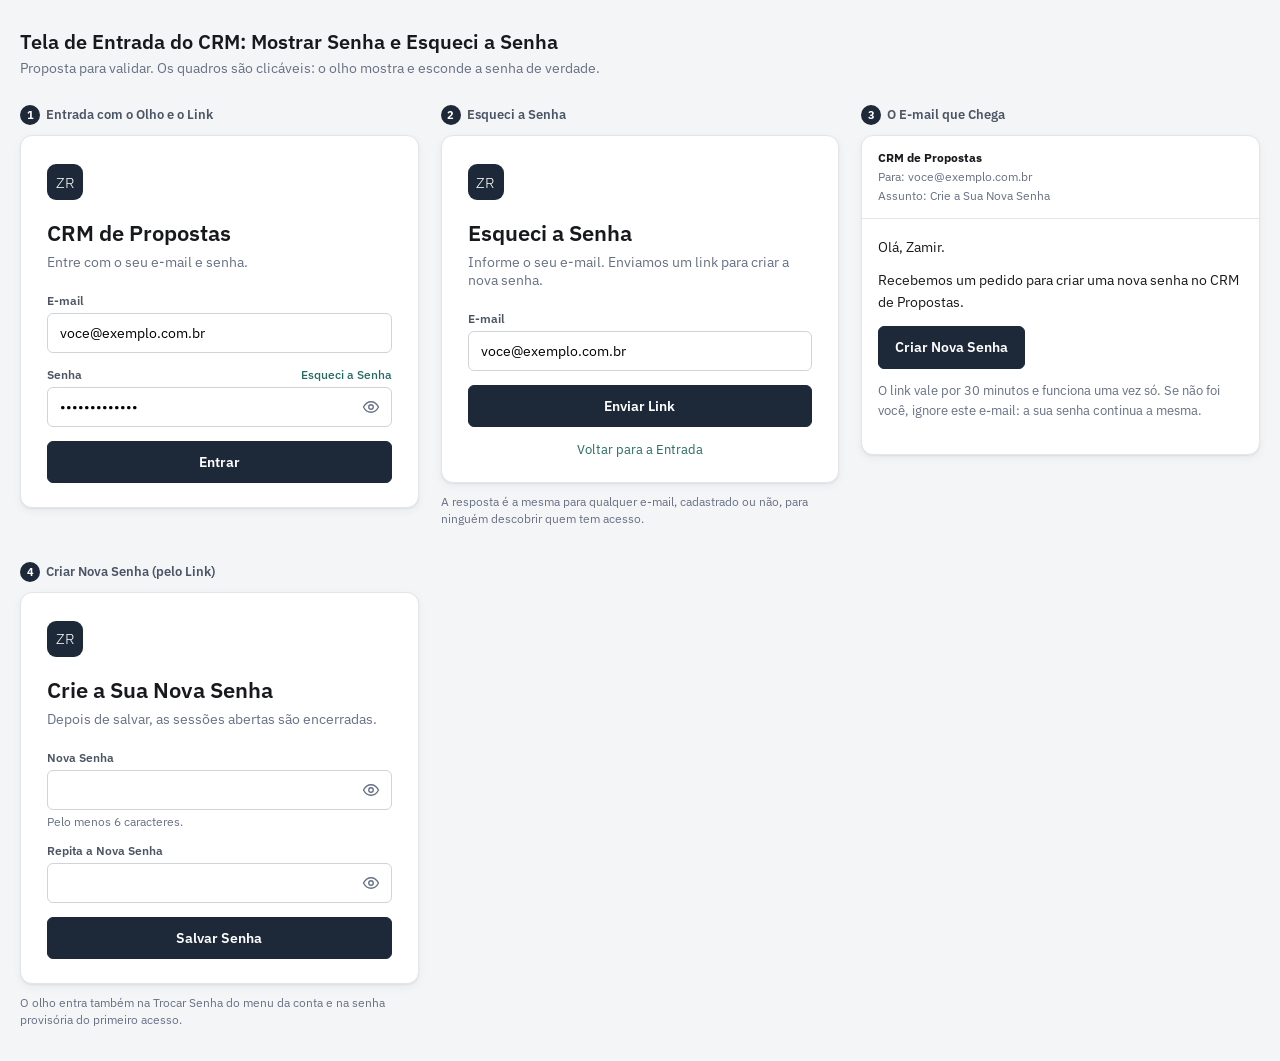
==== index.html @ 9063242e "Prévia da tela de entrada do CRM: olho na senha e Esqueci a Senha" ====
<!doctype html>
<html lang="pt-BR">
<head>
<meta charset="utf-8">
<meta name="viewport" content="width=device-width, initial-scale=1">
<meta name="robots" content="noindex, nofollow">
<title>CRM de Propostas: Proposta da Tela de Entrada</title>
<link rel="stylesheet" href="https://fonts.googleapis.com/css2?family=IBM+Plex+Sans:wght@400;500;600;700&display=swap">
<style>
:root { --marca: #1d2939; --marca-2: #344054; --borda-forte: #cfd4da; --texto: #17191c; --texto-2: #4b5565; --perigo: #b42318; --ok: #167154; --ok-fundo: #e5f4ed;
  --crm-surface: #fff; --crm-text-muted: #667085; --crm-border: #e3e5e8; --crm-accent: #246b60; --crm-canvas: #f4f5f7; --raio-p: 6px;
  --sombra: 0 1px 2px rgba(16,24,40,.06), 0 3px 10px rgba(16,24,40,.05); --fonte: "IBM Plex Sans", "Segoe UI", system-ui, Arial, sans-serif; }
* { box-sizing: border-box; }
body { margin: 0; font-family: var(--fonte); font-size: 14px; color: var(--texto); background: var(--crm-canvas); -webkit-font-smoothing: antialiased; }
button, input { font: inherit; }
button { cursor: pointer; }
a { color: var(--crm-accent); }
.faixa { max-width: 1320px; margin: 0 auto; padding: 28px 20px 8px; }
.faixa h1 { font-size: 20px; margin: 0 0 4px; font-weight: 600; }
.faixa p { margin: 0; color: var(--crm-text-muted); }
.grade { max-width: 1320px; margin: 0 auto; padding: 20px; display: grid; grid-template-columns: repeat(auto-fit, minmax(330px, 1fr)); gap: 22px; }
.quadro > h2 { font-size: 13px; font-weight: 600; color: var(--texto-2); margin: 0 0 10px; }
.quadro > h2 b { display: inline-grid; place-items: center; width: 20px; height: 20px; border-radius: 50%; background: var(--marca); color: #fff; font-size: 11px; margin-right: 6px; }
.entrada-cartao { background: var(--crm-surface); border: 1px solid var(--crm-border); border-radius: 12px; padding: 28px 26px 24px; box-shadow: var(--sombra); }
.esc-sigla { width: 36px; height: 36px; border-radius: 9px; background: var(--marca); color: #fff; display: grid; place-items: center; font-weight: 300; font-size: 15px; margin-bottom: 18px; }
.entrada-cartao h3 { margin: 0; font-size: 22px; font-weight: 600; }
.entrada-cartao .sub { margin: 6px 0 22px; color: var(--crm-text-muted); font-size: 14px; }
.campo { display: block; margin-bottom: 14px; }
.campo > span { display: block; font-size: 12px; font-weight: 600; color: var(--texto-2); margin-bottom: 5px; }
.campo input { width: 100%; padding: 10px 12px; border: 1px solid var(--borda-forte); border-radius: var(--raio-p); background: #fff; outline: none; }
.campo input:focus { border-color: var(--crm-accent); box-shadow: 0 0 0 3px rgba(36,107,96,.14); }
.campo small { display: block; font-size: 12px; color: var(--crm-text-muted); margin-top: 4px; }
/* novo: campo de senha com o olho */
.senha { position: relative; }
.senha input { padding-right: 42px; }
.senha-olho { position: absolute; top: 50%; right: 4px; transform: translateY(-50%); width: 34px; height: 34px; border: 0; background: transparent; border-radius: var(--raio-p); color: var(--crm-text-muted); display: grid; place-items: center; }
.senha-olho:hover { color: var(--texto); background: #f3f5f6; }
.senha-olho svg { width: 18px; height: 18px; fill: none; stroke: currentColor; stroke-width: 1.8; stroke-linecap: round; stroke-linejoin: round; }
.rotulo-linha { display: flex; justify-content: space-between; align-items: baseline; }
.rotulo-linha a { font-size: 12px; font-weight: 500; text-decoration: none; }
.rotulo-linha a:hover { text-decoration: underline; }
.btn { display: inline-flex; align-items: center; justify-content: center; border: 1px solid var(--borda-forte); background: #fff; color: var(--texto); border-radius: var(--raio-p); font-weight: 600; }
.btn-primario { background: var(--marca); border-color: var(--marca); color: #fff; }
.btn-primario:hover { background: var(--marca-2); }
.btn-bloco { width: 100%; padding: 11px; font-size: 14px; }
.voltar { display: block; text-align: center; margin-top: 14px; font-size: 13px; text-decoration: none; }
.recado { background: var(--ok-fundo); color: var(--ok); border-radius: var(--raio-p); padding: 12px 14px; font-size: 13px; line-height: 1.45; }
.email { border: 1px solid var(--crm-border); border-radius: 12px; background: #fff; box-shadow: var(--sombra); overflow: hidden; }
.email-topo { padding: 12px 16px; border-bottom: 1px solid var(--crm-border); font-size: 12px; color: var(--crm-text-muted); line-height: 1.6; }
.email-topo strong { color: var(--texto); }
.email-corpo { padding: 18px 16px 20px; line-height: 1.55; }
.email-corpo p { margin: 0 0 12px; }
.email-corpo .btn { padding: 10px 16px; text-decoration: none; }
.nota { font-size: 12px; color: var(--crm-text-muted); margin-top: 10px; line-height: 1.45; }
</style>
</head>
<body>
<div class="faixa">
  <h1>Tela de Entrada do CRM: Mostrar Senha e Esqueci a Senha</h1>
  <p>Proposta para validar. Os quadros são clicáveis: o olho mostra e esconde a senha de verdade.</p>
</div>

<div class="grade">
  <section class="quadro">
    <h2><b>1</b>Entrada com o Olho e o Link</h2>
    <form class="entrada-cartao" onsubmit="return false">
      <span class="esc-sigla">ZR</span>
      <h3>CRM de Propostas</h3>
      <p class="sub">Entre com o seu e-mail e senha.</p>
      <label class="campo"><span>E-mail</span><input type="email" value="voce@exemplo.com.br"></label>
      <div class="campo">
        <div class="rotulo-linha"><span style="font-size:12px;font-weight:600;color:var(--texto-2);margin-bottom:5px">Senha</span><a href="#q2">Esqueci a Senha</a></div>
        <div class="senha"><input type="password" value="minhasenha123" aria-label="Senha"><button type="button" class="senha-olho" aria-label="Mostrar Senha" title="Mostrar Senha"></button></div>
      </div>
      <button type="button" class="btn btn-primario btn-bloco">Entrar</button>
    </form>
  </section>

  <section class="quadro" id="q2">
    <h2><b>2</b>Esqueci a Senha</h2>
    <form class="entrada-cartao" onsubmit="this.querySelector('.recado').hidden=false;return false">
      <span class="esc-sigla">ZR</span>
      <h3>Esqueci a Senha</h3>
      <p class="sub">Informe o seu e-mail. Enviamos um link para criar a nova senha.</p>
      <label class="campo"><span>E-mail</span><input type="email" value="voce@exemplo.com.br"></label>
      <p class="recado" hidden>Se o e-mail estiver cadastrado, o link chega em instantes. Ele vale por 30 minutos.</p>
      <button type="submit" class="btn btn-primario btn-bloco">Enviar Link</button>
      <a class="voltar" href="#">Voltar para a Entrada</a>
    </form>
    <p class="nota">A resposta é a mesma para qualquer e-mail, cadastrado ou não, para ninguém descobrir quem tem acesso.</p>
  </section>

  <section class="quadro">
    <h2><b>3</b>O E-mail que Chega</h2>
    <div class="email">
      <div class="email-topo"><strong>CRM de Propostas</strong><br>Para: voce@exemplo.com.br<br>Assunto: Crie a Sua Nova Senha</div>
      <div class="email-corpo">
        <p>Olá, Zamir.</p>
        <p>Recebemos um pedido para criar uma nova senha no CRM de Propostas.</p>
        <p><a class="btn btn-primario" href="#q4">Criar Nova Senha</a></p>
        <p style="color:var(--crm-text-muted);font-size:13px">O link vale por 30 minutos e funciona uma vez só. Se não foi você, ignore este e-mail: a sua senha continua a mesma.</p>
      </div>
    </div>
  </section>

  <section class="quadro" id="q4">
    <h2><b>4</b>Criar Nova Senha (pelo Link)</h2>
    <form class="entrada-cartao" onsubmit="return false">
      <span class="esc-sigla">ZR</span>
      <h3>Crie a Sua Nova Senha</h3>
      <p class="sub">Depois de salvar, as sessões abertas são encerradas.</p>
      <div class="campo"><span>Nova Senha</span><div class="senha"><input type="password" value="" aria-label="Nova Senha"><button type="button" class="senha-olho" aria-label="Mostrar Senha" title="Mostrar Senha"></button></div><small>Pelo menos 6 caracteres.</small></div>
      <div class="campo"><span>Repita a Nova Senha</span><div class="senha"><input type="password" value="" aria-label="Repita a Nova Senha"><button type="button" class="senha-olho" aria-label="Mostrar Senha" title="Mostrar Senha"></button></div></div>
      <button type="button" class="btn btn-primario btn-bloco">Salvar Senha</button>
    </form>
    <p class="nota">O olho entra também na Trocar Senha do menu da conta e na senha provisória do primeiro acesso.</p>
  </section>
</div>

<script>
var ABERTO = '<svg viewBox="0 0 24 24" aria-hidden="true"><path d="M2 12s3.6-7 10-7 10 7 10 7-3.6 7-10 7S2 12 2 12z"/><circle cx="12" cy="12" r="3"/></svg>';
var FECHADO = '<svg viewBox="0 0 24 24" aria-hidden="true"><path d="M3 3l18 18"/><path d="M10.6 5.1A10 10 0 0 1 12 5c6.4 0 10 7 10 7a17 17 0 0 1-3.2 4M6.1 6.1A17 17 0 0 0 2 12s3.6 7 10 7a9.700 9.700 0 0 0 4.9-1.3"/><path d="M9.9 9.9a3 3 0 0 0 4.2 4.2"/></svg>';
document.querySelectorAll('.senha-olho').forEach(function (b) {
  var campo = b.previousElementSibling;
  b.innerHTML = ABERTO;
  b.addEventListener('click', function () {
    var mostrar = campo.type === 'password';
    campo.type = mostrar ? 'text' : 'password';
    b.innerHTML = mostrar ? FECHADO : ABERTO;
    b.setAttribute('aria-label', mostrar ? 'Esconder Senha' : 'Mostrar Senha');
    b.title = b.getAttribute('aria-label');
  });
});
</script>
</body>
</html>
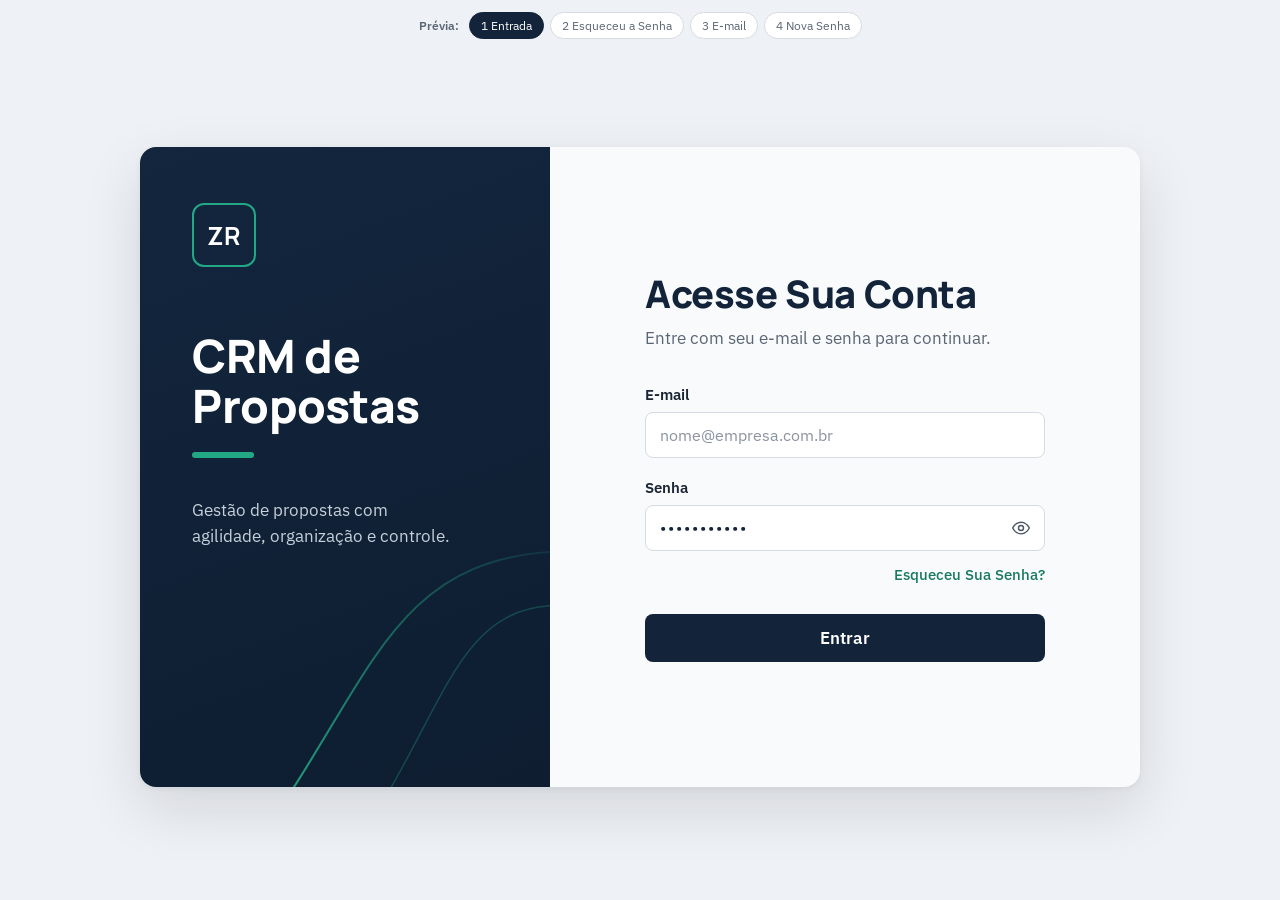
==== commit 61ef5809: "Prévia no layout do mockup: painel da marca + formulário, versão do celular" ====
--- a/index.html
+++ b/index.html
@@ -2,135 +2,185 @@
 <html lang="pt-BR">
 <head>
 <meta charset="utf-8">
-<meta name="viewport" content="width=device-width, initial-scale=1">
+<meta name="viewport" content="width=device-width, initial-scale=1, viewport-fit=cover">
 <meta name="robots" content="noindex, nofollow">
-<title>CRM de Propostas: Proposta da Tela de Entrada</title>
-<link rel="stylesheet" href="https://fonts.googleapis.com/css2?family=IBM+Plex+Sans:wght@400;500;600;700&display=swap">
+<title>CRM de Propostas: Prévia da Tela de Entrada</title>
+<link rel="preconnect" href="https://fonts.googleapis.com">
+<link rel="stylesheet" href="https://fonts.googleapis.com/css2?family=IBM+Plex+Sans:wght@400;500;600&family=Manrope:wght@700;800&display=swap">
 <style>
-:root { --marca: #1d2939; --marca-2: #344054; --borda-forte: #cfd4da; --texto: #17191c; --texto-2: #4b5565; --perigo: #b42318; --ok: #167154; --ok-fundo: #e5f4ed;
-  --crm-surface: #fff; --crm-text-muted: #667085; --crm-border: #e3e5e8; --crm-accent: #246b60; --crm-canvas: #f4f5f7; --raio-p: 6px;
-  --sombra: 0 1px 2px rgba(16,24,40,.06), 0 3px 10px rgba(16,24,40,.05); --fonte: "IBM Plex Sans", "Segoe UI", system-ui, Arial, sans-serif; }
+:root {
+  --navy: #12233a; --navy-2: #0e1d30; --navy-hover: #1b3150;
+  --menta: #22a884; --menta-link: #17795e;
+  --texto: #12233a; --texto-2: #5b6675; --rotulo: #1c2533;
+  --borda: #d6dbe1; --fundo: #eef1f5; --painel: #f8fafc;
+  --perigo: #b42318; --ok: #167154; --ok-fundo: #e5f4ed;
+  --titulo: "Manrope", "IBM Plex Sans", "Segoe UI", system-ui, sans-serif;
+  --fonte: "IBM Plex Sans", "Segoe UI", system-ui, -apple-system, Roboto, Arial, sans-serif;
+}
 * { box-sizing: border-box; }
-body { margin: 0; font-family: var(--fonte); font-size: 14px; color: var(--texto); background: var(--crm-canvas); -webkit-font-smoothing: antialiased; }
+html, body { margin: 0; }
+body { font-family: var(--fonte); font-size: 15px; color: var(--texto); background: var(--fundo); -webkit-font-smoothing: antialiased; min-height: 100vh; }
 button, input { font: inherit; }
 button { cursor: pointer; }
-a { color: var(--crm-accent); }
-.faixa { max-width: 1320px; margin: 0 auto; padding: 28px 20px 8px; }
-.faixa h1 { font-size: 20px; margin: 0 0 4px; font-weight: 600; }
-.faixa p { margin: 0; color: var(--crm-text-muted); }
-.grade { max-width: 1320px; margin: 0 auto; padding: 20px; display: grid; grid-template-columns: repeat(auto-fit, minmax(330px, 1fr)); gap: 22px; }
-.quadro > h2 { font-size: 13px; font-weight: 600; color: var(--texto-2); margin: 0 0 10px; }
-.quadro > h2 b { display: inline-grid; place-items: center; width: 20px; height: 20px; border-radius: 50%; background: var(--marca); color: #fff; font-size: 11px; margin-right: 6px; }
-.entrada-cartao { background: var(--crm-surface); border: 1px solid var(--crm-border); border-radius: 12px; padding: 28px 26px 24px; box-shadow: var(--sombra); }
-.esc-sigla { width: 36px; height: 36px; border-radius: 9px; background: var(--marca); color: #fff; display: grid; place-items: center; font-weight: 300; font-size: 15px; margin-bottom: 18px; }
-.entrada-cartao h3 { margin: 0; font-size: 22px; font-weight: 600; }
-.entrada-cartao .sub { margin: 6px 0 22px; color: var(--crm-text-muted); font-size: 14px; }
-.campo { display: block; margin-bottom: 14px; }
-.campo > span { display: block; font-size: 12px; font-weight: 600; color: var(--texto-2); margin-bottom: 5px; }
-.campo input { width: 100%; padding: 10px 12px; border: 1px solid var(--borda-forte); border-radius: var(--raio-p); background: #fff; outline: none; }
-.campo input:focus { border-color: var(--crm-accent); box-shadow: 0 0 0 3px rgba(36,107,96,.14); }
-.campo small { display: block; font-size: 12px; color: var(--crm-text-muted); margin-top: 4px; }
-/* novo: campo de senha com o olho */
+
+/* barra só da prévia (não vai para o CRM) */
+.previa { display: flex; flex-wrap: wrap; gap: 6px; align-items: center; justify-content: center; padding: 12px 12px 0; font-size: 12px; color: var(--texto-2); }
+.previa span { font-weight: 600; margin-right: 4px; }
+.previa button { border: 1px solid var(--borda); background: #fff; border-radius: 999px; padding: 5px 11px; font-size: 12px; color: var(--texto-2); }
+.previa button[aria-pressed="true"] { background: var(--navy); border-color: var(--navy); color: #fff; }
+
+/* ---------- Tela de entrada ---------- */
+.entrada { min-height: calc(100vh - 44px); display: grid; place-items: center; padding: 28px 24px; }
+.cartao { width: min(1000px, 100%); min-height: 640px; display: grid; grid-template-columns: 41% 1fr; background: var(--painel); border-radius: 16px; overflow: hidden; box-shadow: 0 2px 6px rgba(16, 24, 40, .05), 0 22px 60px rgba(16, 24, 40, .12); }
+
+.marca { position: relative; overflow: hidden; background: linear-gradient(160deg, #13263e 0%, var(--navy-2) 100%); color: #fff; padding: 56px 52px; }
+.logo { width: 64px; height: 64px; border: 2px solid var(--menta); border-radius: 12px; display: grid; place-items: center; font-family: var(--titulo); font-weight: 700; font-size: 25px; letter-spacing: .5px; }
+.marca h1 { font-family: var(--titulo); font-weight: 800; font-size: 46px; line-height: 1.08; margin: 64px 0 22px; letter-spacing: -.5px; }
+.barra { display: block; width: 62px; height: 6px; border-radius: 3px; background: var(--menta); }
+.marca p { margin: 40px 0 0; font-size: 17px; line-height: 1.5; color: #c6d0db; max-width: 260px; position: relative; z-index: 1; }
+.curvas { position: absolute; left: 0; right: 0; bottom: 0; width: 100%; height: 46%; pointer-events: none; }
+
+.form-lado { display: grid; place-items: center; padding: 48px 56px; }
+.form { width: 100%; max-width: 400px; }
+.form h2 { font-family: var(--titulo); font-weight: 800; font-size: 38px; line-height: 1.12; margin: 0; letter-spacing: -.4px; color: var(--texto); }
+.form .sub { margin: 12px 0 34px; font-size: 16.5px; line-height: 1.45; color: var(--texto-2); }
+.campo { display: block; margin-bottom: 20px; }
+.campo > .rot { display: block; font-size: 14.5px; font-weight: 600; color: var(--rotulo); margin-bottom: 8px; }
+.campo input { width: 100%; height: 46px; padding: 0 14px; border: 1px solid var(--borda); border-radius: 8px; background: #fff; color: var(--texto); outline: none; font-size: 15.5px; }
+.campo input::placeholder { color: #8a93a0; }
+.campo input:focus { border-color: var(--menta-link); box-shadow: 0 0 0 3px rgba(23, 121, 94, .14); }
+.campo small { display: block; font-size: 12.5px; color: var(--texto-2); margin-top: 6px; }
 .senha { position: relative; }
-.senha input { padding-right: 42px; }
-.senha-olho { position: absolute; top: 50%; right: 4px; transform: translateY(-50%); width: 34px; height: 34px; border: 0; background: transparent; border-radius: var(--raio-p); color: var(--crm-text-muted); display: grid; place-items: center; }
-.senha-olho:hover { color: var(--texto); background: #f3f5f6; }
-.senha-olho svg { width: 18px; height: 18px; fill: none; stroke: currentColor; stroke-width: 1.8; stroke-linecap: round; stroke-linejoin: round; }
-.rotulo-linha { display: flex; justify-content: space-between; align-items: baseline; }
-.rotulo-linha a { font-size: 12px; font-weight: 500; text-decoration: none; }
-.rotulo-linha a:hover { text-decoration: underline; }
-.btn { display: inline-flex; align-items: center; justify-content: center; border: 1px solid var(--borda-forte); background: #fff; color: var(--texto); border-radius: var(--raio-p); font-weight: 600; }
-.btn-primario { background: var(--marca); border-color: var(--marca); color: #fff; }
-.btn-primario:hover { background: var(--marca-2); }
-.btn-bloco { width: 100%; padding: 11px; font-size: 14px; }
-.voltar { display: block; text-align: center; margin-top: 14px; font-size: 13px; text-decoration: none; }
-.recado { background: var(--ok-fundo); color: var(--ok); border-radius: var(--raio-p); padding: 12px 14px; font-size: 13px; line-height: 1.45; }
-.email { border: 1px solid var(--crm-border); border-radius: 12px; background: #fff; box-shadow: var(--sombra); overflow: hidden; }
-.email-topo { padding: 12px 16px; border-bottom: 1px solid var(--crm-border); font-size: 12px; color: var(--crm-text-muted); line-height: 1.6; }
-.email-topo strong { color: var(--texto); }
-.email-corpo { padding: 18px 16px 20px; line-height: 1.55; }
-.email-corpo p { margin: 0 0 12px; }
-.email-corpo .btn { padding: 10px 16px; text-decoration: none; }
-.nota { font-size: 12px; color: var(--crm-text-muted); margin-top: 10px; line-height: 1.45; }
+.senha input { padding-right: 48px; }
+.senha input[type="password"] { letter-spacing: 2px; }
+.olho { position: absolute; top: 50%; right: 6px; transform: translateY(-50%); width: 36px; height: 36px; border: 0; border-radius: 6px; background: transparent; color: #4b5565; display: grid; place-items: center; }
+.olho:hover { background: #f1f3f6; color: var(--texto); }
+.olho svg { width: 20px; height: 20px; fill: none; stroke: currentColor; stroke-width: 1.7; stroke-linecap: round; stroke-linejoin: round; }
+.esqueci { display: block; margin: -8px 0 28px auto; width: max-content; border: 0; background: none; padding: 2px 0; color: var(--menta-link); font-size: 14.5px; font-weight: 500; }
+.esqueci:hover { text-decoration: underline; }
+.btn { width: 100%; height: 48px; border: 0; border-radius: 8px; background: var(--navy); color: #fff; font-size: 16.5px; font-weight: 600; }
+.btn:hover { background: var(--navy-hover); }
+.voltar { display: block; margin: 18px auto 0; border: 0; background: none; color: var(--menta-link); font-size: 14.5px; font-weight: 500; }
+.voltar:hover { text-decoration: underline; }
+.recado { background: var(--ok-fundo); color: var(--ok); border-radius: 8px; padding: 12px 14px; font-size: 14px; line-height: 1.45; margin: -4px 0 20px; }
+
+/* ---------- E-mail de exemplo ---------- */
+.email { width: min(560px, 100%); background: #fff; border-radius: 16px; overflow: hidden; box-shadow: 0 2px 6px rgba(16, 24, 40, .05), 0 22px 60px rgba(16, 24, 40, .12); }
+.email-cab { padding: 14px 20px; font-size: 13px; line-height: 1.6; color: var(--texto-2); border-bottom: 1px solid #e3e5e8; }
+.email-cab strong { color: var(--texto); }
+.email-topo { background: linear-gradient(160deg, #13263e 0%, var(--navy-2) 100%); padding: 26px 28px; display: flex; align-items: center; gap: 14px; color: #fff; font-family: var(--titulo); font-weight: 800; font-size: 20px; }
+.email-topo .logo { width: 44px; height: 44px; font-size: 17px; border-radius: 9px; }
+.email-corpo { padding: 26px 28px 30px; line-height: 1.6; font-size: 15.5px; }
+.email-corpo p { margin: 0 0 14px; }
+.email-corpo .btn { display: inline-grid; place-items: center; width: auto; padding: 0 24px; margin: 6px 0 18px; }
+.email-corpo .nota { color: var(--texto-2); font-size: 13.5px; }
+
+/* ---------- Celular ---------- */
+@media (max-width: 760px) {
+  .entrada { padding: 0; place-items: stretch; min-height: calc(100vh - 44px); }
+  .cartao { grid-template-columns: 1fr; border-radius: 0; box-shadow: none; min-height: 100%; background: var(--navy-2); }
+  .marca { padding: 34px 28px 64px; }
+  .logo { width: 52px; height: 52px; font-size: 21px; border-radius: 10px; }
+  .marca h1 { font-size: 34px; margin: 26px 0 16px; }
+  .marca p { display: none; }
+  .curvas { left: auto; right: -40px; width: 70%; height: 100%; }
+  .form-lado { background: #fff; border-radius: 24px 24px 0 0; margin-top: -26px; position: relative; padding: 34px 26px 40px; place-items: start stretch; }
+  .form { max-width: none; }
+  .form h2 { font-size: 29px; }
+  .form .sub { font-size: 15.5px; margin-bottom: 26px; }
+  .entrada:has(.email) { padding: 16px; place-items: start center; }
+}
 </style>
 </head>
 <body>
-<div class="faixa">
-  <h1>Tela de Entrada do CRM: Mostrar Senha e Esqueci a Senha</h1>
-  <p>Proposta para validar. Os quadros são clicáveis: o olho mostra e esconde a senha de verdade.</p>
-</div>
+<nav class="previa" aria-label="Telas da prévia">
+  <span>Prévia:</span>
+  <button type="button" data-tela="entrar" aria-pressed="true">1 Entrada</button>
+  <button type="button" data-tela="esqueci" aria-pressed="false">2 Esqueceu a Senha</button>
+  <button type="button" data-tela="email" aria-pressed="false">3 E-mail</button>
+  <button type="button" data-tela="nova" aria-pressed="false">4 Nova Senha</button>
+</nav>
 
-<div class="grade">
-  <section class="quadro">
-    <h2><b>1</b>Entrada com o Olho e o Link</h2>
-    <form class="entrada-cartao" onsubmit="return false">
-      <span class="esc-sigla">ZR</span>
-      <h3>CRM de Propostas</h3>
-      <p class="sub">Entre com o seu e-mail e senha.</p>
-      <label class="campo"><span>E-mail</span><input type="email" value="voce@exemplo.com.br"></label>
-      <div class="campo">
-        <div class="rotulo-linha"><span style="font-size:12px;font-weight:600;color:var(--texto-2);margin-bottom:5px">Senha</span><a href="#q2">Esqueci a Senha</a></div>
-        <div class="senha"><input type="password" value="minhasenha123" aria-label="Senha"><button type="button" class="senha-olho" aria-label="Mostrar Senha" title="Mostrar Senha"></button></div>
-      </div>
-      <button type="button" class="btn btn-primario btn-bloco">Entrar</button>
-    </form>
-  </section>
+<main class="entrada" id="raiz"></main>
 
-  <section class="quadro" id="q2">
-    <h2><b>2</b>Esqueci a Senha</h2>
-    <form class="entrada-cartao" onsubmit="this.querySelector('.recado').hidden=false;return false">
-      <span class="esc-sigla">ZR</span>
-      <h3>Esqueci a Senha</h3>
-      <p class="sub">Informe o seu e-mail. Enviamos um link para criar a nova senha.</p>
-      <label class="campo"><span>E-mail</span><input type="email" value="voce@exemplo.com.br"></label>
-      <p class="recado" hidden>Se o e-mail estiver cadastrado, o link chega em instantes. Ele vale por 30 minutos.</p>
-      <button type="submit" class="btn btn-primario btn-bloco">Enviar Link</button>
-      <a class="voltar" href="#">Voltar para a Entrada</a>
-    </form>
-    <p class="nota">A resposta é a mesma para qualquer e-mail, cadastrado ou não, para ninguém descobrir quem tem acesso.</p>
-  </section>
-
-  <section class="quadro">
-    <h2><b>3</b>O E-mail que Chega</h2>
-    <div class="email">
-      <div class="email-topo"><strong>CRM de Propostas</strong><br>Para: voce@exemplo.com.br<br>Assunto: Crie a Sua Nova Senha</div>
-      <div class="email-corpo">
-        <p>Olá, Zamir.</p>
-        <p>Recebemos um pedido para criar uma nova senha no CRM de Propostas.</p>
-        <p><a class="btn btn-primario" href="#q4">Criar Nova Senha</a></p>
-        <p style="color:var(--crm-text-muted);font-size:13px">O link vale por 30 minutos e funciona uma vez só. Se não foi você, ignore este e-mail: a sua senha continua a mesma.</p>
-      </div>
-    </div>
-  </section>
-
-  <section class="quadro" id="q4">
-    <h2><b>4</b>Criar Nova Senha (pelo Link)</h2>
-    <form class="entrada-cartao" onsubmit="return false">
-      <span class="esc-sigla">ZR</span>
-      <h3>Crie a Sua Nova Senha</h3>
-      <p class="sub">Depois de salvar, as sessões abertas são encerradas.</p>
-      <div class="campo"><span>Nova Senha</span><div class="senha"><input type="password" value="" aria-label="Nova Senha"><button type="button" class="senha-olho" aria-label="Mostrar Senha" title="Mostrar Senha"></button></div><small>Pelo menos 6 caracteres.</small></div>
-      <div class="campo"><span>Repita a Nova Senha</span><div class="senha"><input type="password" value="" aria-label="Repita a Nova Senha"><button type="button" class="senha-olho" aria-label="Mostrar Senha" title="Mostrar Senha"></button></div></div>
-      <button type="button" class="btn btn-primario btn-bloco">Salvar Senha</button>
-    </form>
-    <p class="nota">O olho entra também na Trocar Senha do menu da conta e na senha provisória do primeiro acesso.</p>
-  </section>
-</div>
+<template id="t-cartao">
+  <div class="cartao">
+    <aside class="marca">
+      <div class="logo">ZR</div>
+      <h1>CRM de Propostas</h1>
+      <span class="barra"></span>
+      <p>Gestão de propostas com agilidade, organização e controle.</p>
+      <svg class="curvas" viewBox="0 0 400 300" preserveAspectRatio="none" aria-hidden="true">
+        <defs><linearGradient id="g" x1="0" y1="1" x2="1" y2="0"><stop offset="0" stop-color="#22a884" stop-opacity=".9"/><stop offset="1" stop-color="#22a884" stop-opacity=".15"/></linearGradient></defs>
+        <path d="M150 300 C230 170 260 70 400 60" fill="none" stroke="url(#g)" stroke-width="2"/>
+        <path d="M245 300 C300 200 320 120 400 115" fill="none" stroke="#22a884" stroke-opacity=".3" stroke-width="1.5"/>
+      </svg>
+    </aside>
+    <section class="form-lado"><form class="form" novalidate></form></section>
+  </div>
+</template>
 
 <script>
-var ABERTO = '<svg viewBox="0 0 24 24" aria-hidden="true"><path d="M2 12s3.6-7 10-7 10 7 10 7-3.6 7-10 7S2 12 2 12z"/><circle cx="12" cy="12" r="3"/></svg>';
-var FECHADO = '<svg viewBox="0 0 24 24" aria-hidden="true"><path d="M3 3l18 18"/><path d="M10.6 5.1A10 10 0 0 1 12 5c6.4 0 10 7 10 7a17 17 0 0 1-3.2 4M6.1 6.1A17 17 0 0 0 2 12s3.6 7 10 7a9.700 9.700 0 0 0 4.9-1.3"/><path d="M9.9 9.9a3 3 0 0 0 4.2 4.2"/></svg>';
-document.querySelectorAll('.senha-olho').forEach(function (b) {
-  var campo = b.previousElementSibling;
-  b.innerHTML = ABERTO;
-  b.addEventListener('click', function () {
-    var mostrar = campo.type === 'password';
-    campo.type = mostrar ? 'text' : 'password';
-    b.innerHTML = mostrar ? FECHADO : ABERTO;
-    b.setAttribute('aria-label', mostrar ? 'Esconder Senha' : 'Mostrar Senha');
+var OLHO = '<svg viewBox="0 0 24 24" aria-hidden="true"><path d="M2 12s3.6-7 10-7 10 7 10 7-3.6 7-10 7S2 12 2 12z"/><circle cx="12" cy="12" r="3"/></svg>';
+var OLHO_RISCADO = '<svg viewBox="0 0 24 24" aria-hidden="true"><path d="M3 3l18 18"/><path d="M10.6 5.1A10 10 0 0 1 12 5c6.4 0 10 7 10 7a17 17 0 0 1-3.2 4M6.1 6.1A17 17 0 0 0 2 12s3.6 7 10 7a9.7 9.7 0 0 0 4.9-1.3"/><path d="M9.9 9.9a3 3 0 0 0 4.2 4.2"/></svg>';
+
+function campoSenha(rotulo, auto) {
+  return '<label class="campo"><span class="rot">' + rotulo + '</span><span class="senha"><input type="password" autocomplete="' + auto + '" value="minhasenha1">' +
+    '<button type="button" class="olho" aria-label="Mostrar Senha" title="Mostrar Senha">' + OLHO + '</button></span></label>';
+}
+
+var TELAS = {
+  entrar: '<h2>Acesse Sua Conta</h2><p class="sub">Entre com seu e-mail e senha para continuar.</p>' +
+    '<label class="campo"><span class="rot">E-mail</span><input type="email" autocomplete="username" placeholder="nome@empresa.com.br"></label>' +
+    campoSenha('Senha', 'current-password') +
+    '<button type="button" class="esqueci" data-ir="esqueci">Esqueceu Sua Senha?</button>' +
+    '<button type="submit" class="btn">Entrar</button>',
+  esqueci: '<h2>Recupere Seu Acesso</h2><p class="sub">Informe seu e-mail. Enviamos um link para criar a nova senha.</p>' +
+    '<label class="campo"><span class="rot">E-mail</span><input type="email" autocomplete="username" placeholder="nome@empresa.com.br"></label>' +
+    '<p class="recado" hidden>Se o e-mail estiver cadastrado, o link chega em instantes. Ele vale por 30 minutos.</p>' +
+    '<button type="submit" class="btn" data-enviar>Enviar Link</button>' +
+    '<button type="button" class="voltar" data-ir="entrar">Voltar para a Entrada</button>',
+  nova: '<h2>Crie Sua Nova Senha</h2><p class="sub">Depois de salvar, as sessões abertas são encerradas.</p>' +
+    campoSenha('Nova Senha', 'new-password').replace('</span></label>', '</span><small>Pelo menos 6 caracteres.</small></label>') +
+    campoSenha('Repita a Nova Senha', 'new-password') +
+    '<button type="submit" class="btn">Salvar Senha</button>'
+};
+
+var EMAIL = '<div class="email">' +
+  '<div class="email-cab"><strong>CRM de Propostas</strong><br>Para: voce@exemplo.com.br<br>Assunto: Crie Sua Nova Senha</div>' +
+  '<div class="email-topo"><div class="logo">ZR</div>CRM de Propostas</div>' +
+  '<div class="email-corpo"><p>Olá, Zamir.</p><p>Recebemos um pedido para criar uma nova senha no CRM de Propostas.</p>' +
+  '<button type="button" class="btn" data-ir="nova">Criar Nova Senha</button>' +
+  '<p class="nota">O link vale por 30 minutos e funciona uma vez só. Se não foi você, ignore este e-mail: sua senha continua a mesma.</p></div></div>';
+
+var raiz = document.getElementById('raiz');
+function mostrar(tela) {
+  document.querySelectorAll('.previa button').forEach(function (b) { b.setAttribute('aria-pressed', b.dataset.tela === tela ? 'true' : 'false'); });
+  if (tela === 'email') { raiz.innerHTML = EMAIL; return; }
+  raiz.innerHTML = '';
+  raiz.appendChild(document.getElementById('t-cartao').content.cloneNode(true));
+  raiz.querySelector('.form').innerHTML = TELAS[tela];
+}
+
+document.addEventListener('click', function (ev) {
+  var b = ev.target.closest('button');
+  if (!b) return;
+  if (b.dataset.tela) return mostrar(b.dataset.tela);
+  if (b.dataset.ir) return mostrar(b.dataset.ir);
+  if (b.classList.contains('olho')) {
+    var campo = b.previousElementSibling, ver = campo.type === 'password';
+    campo.type = ver ? 'text' : 'password';
+    b.innerHTML = ver ? OLHO_RISCADO : OLHO;
+    b.setAttribute('aria-label', ver ? 'Esconder Senha' : 'Mostrar Senha');
     b.title = b.getAttribute('aria-label');
-  });
+  }
 });
+document.addEventListener('submit', function (ev) {
+  ev.preventDefault();
+  var r = raiz.querySelector('.recado');
+  if (r) r.hidden = false;
+});
+mostrar('entrar');
 </script>
 </body>
 </html>
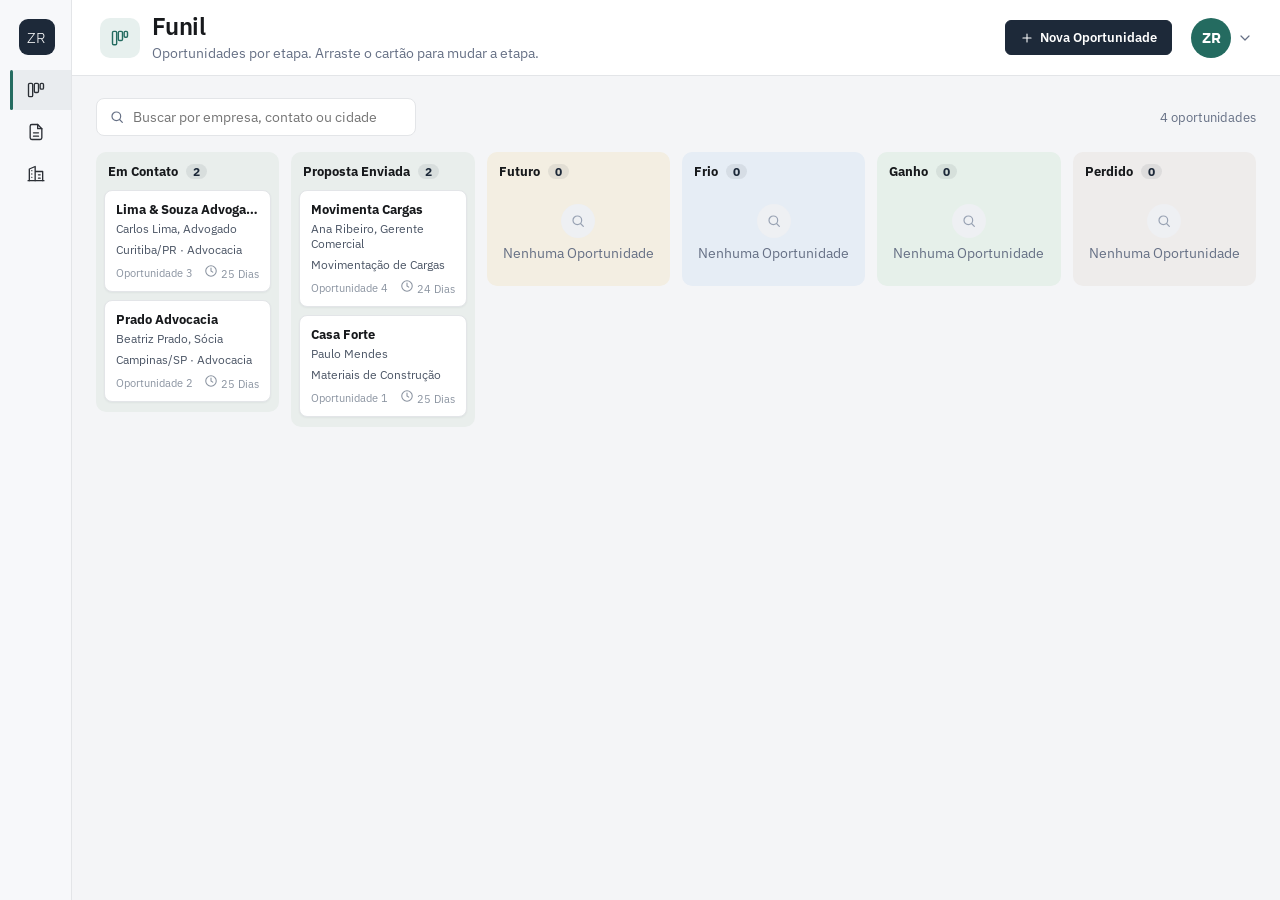
==== commit 806e395c: "Prévia navegável da versão de celular, com dados fictícios" ====
--- a/index.html
+++ b/index.html
@@ -4,183 +4,66 @@
 <meta charset="utf-8">
 <meta name="viewport" content="width=device-width, initial-scale=1, viewport-fit=cover">
 <meta name="robots" content="noindex, nofollow">
-<title>CRM de Propostas: Prévia da Tela de Entrada</title>
-<link rel="preconnect" href="https://fonts.googleapis.com">
-<link rel="stylesheet" href="https://fonts.googleapis.com/css2?family=IBM+Plex+Sans:wght@400;500;600&family=Manrope:wght@700;800&display=swap">
-<style>
-:root {
-  --navy: #12233a; --navy-2: #0e1d30; --navy-hover: #1b3150;
-  --menta: #22a884; --menta-link: #17795e;
-  --texto: #12233a; --texto-2: #5b6675; --rotulo: #1c2533;
-  --borda: #d6dbe1; --fundo: #eef1f5; --painel: #f8fafc;
-  --perigo: #b42318; --ok: #167154; --ok-fundo: #e5f4ed;
-  --titulo: "Manrope", "IBM Plex Sans", "Segoe UI", system-ui, sans-serif;
-  --fonte: "IBM Plex Sans", "Segoe UI", system-ui, -apple-system, Roboto, Arial, sans-serif;
-}
-* { box-sizing: border-box; }
-html, body { margin: 0; }
-body { font-family: var(--fonte); font-size: 15px; color: var(--texto); background: var(--fundo); -webkit-font-smoothing: antialiased; min-height: 100vh; }
-button, input { font: inherit; }
-button { cursor: pointer; }
-
-/* barra só da prévia (não vai para o CRM) */
-.previa { display: flex; flex-wrap: wrap; gap: 6px; align-items: center; justify-content: center; padding: 12px 12px 0; font-size: 12px; color: var(--texto-2); }
-.previa span { font-weight: 600; margin-right: 4px; }
-.previa button { border: 1px solid var(--borda); background: #fff; border-radius: 999px; padding: 5px 11px; font-size: 12px; color: var(--texto-2); }
-.previa button[aria-pressed="true"] { background: var(--navy); border-color: var(--navy); color: #fff; }
-
-/* ---------- Tela de entrada ---------- */
-.entrada { min-height: calc(100vh - 44px); display: grid; place-items: center; padding: 28px 24px; }
-.cartao { width: min(1000px, 100%); min-height: 640px; display: grid; grid-template-columns: 41% 1fr; background: var(--painel); border-radius: 16px; overflow: hidden; box-shadow: 0 2px 6px rgba(16, 24, 40, .05), 0 22px 60px rgba(16, 24, 40, .12); }
-
-.marca { position: relative; overflow: hidden; background: linear-gradient(160deg, #13263e 0%, var(--navy-2) 100%); color: #fff; padding: 56px 52px; }
-.logo { width: 64px; height: 64px; border: 2px solid var(--menta); border-radius: 12px; display: grid; place-items: center; font-family: var(--titulo); font-weight: 700; font-size: 25px; letter-spacing: .5px; }
-.marca h1 { font-family: var(--titulo); font-weight: 800; font-size: 46px; line-height: 1.08; margin: 64px 0 22px; letter-spacing: -.5px; }
-.barra { display: block; width: 62px; height: 6px; border-radius: 3px; background: var(--menta); }
-.marca p { margin: 40px 0 0; font-size: 17px; line-height: 1.5; color: #c6d0db; max-width: 260px; position: relative; z-index: 1; }
-.curvas { position: absolute; left: 0; right: 0; bottom: 0; width: 100%; height: 46%; pointer-events: none; }
-
-.form-lado { display: grid; place-items: center; padding: 48px 56px; }
-.form { width: 100%; max-width: 400px; }
-.form h2 { font-family: var(--titulo); font-weight: 800; font-size: 38px; line-height: 1.12; margin: 0; letter-spacing: -.4px; color: var(--texto); }
-.form .sub { margin: 12px 0 34px; font-size: 16.5px; line-height: 1.45; color: var(--texto-2); }
-.campo { display: block; margin-bottom: 20px; }
-.campo > .rot { display: block; font-size: 14.5px; font-weight: 600; color: var(--rotulo); margin-bottom: 8px; }
-.campo input { width: 100%; height: 46px; padding: 0 14px; border: 1px solid var(--borda); border-radius: 8px; background: #fff; color: var(--texto); outline: none; font-size: 15.5px; }
-.campo input::placeholder { color: #8a93a0; }
-.campo input:focus { border-color: var(--menta-link); box-shadow: 0 0 0 3px rgba(23, 121, 94, .14); }
-.campo small { display: block; font-size: 12.5px; color: var(--texto-2); margin-top: 6px; }
-.senha { position: relative; }
-.senha input { padding-right: 48px; }
-.senha input[type="password"] { letter-spacing: 2px; }
-.olho { position: absolute; top: 50%; right: 6px; transform: translateY(-50%); width: 36px; height: 36px; border: 0; border-radius: 6px; background: transparent; color: #4b5565; display: grid; place-items: center; }
-.olho:hover { background: #f1f3f6; color: var(--texto); }
-.olho svg { width: 20px; height: 20px; fill: none; stroke: currentColor; stroke-width: 1.7; stroke-linecap: round; stroke-linejoin: round; }
-.esqueci { display: block; margin: -8px 0 28px auto; width: max-content; border: 0; background: none; padding: 2px 0; color: var(--menta-link); font-size: 14.5px; font-weight: 500; }
-.esqueci:hover { text-decoration: underline; }
-.btn { width: 100%; height: 48px; border: 0; border-radius: 8px; background: var(--navy); color: #fff; font-size: 16.5px; font-weight: 600; }
-.btn:hover { background: var(--navy-hover); }
-.voltar { display: block; margin: 18px auto 0; border: 0; background: none; color: var(--menta-link); font-size: 14.5px; font-weight: 500; }
-.voltar:hover { text-decoration: underline; }
-.recado { background: var(--ok-fundo); color: var(--ok); border-radius: 8px; padding: 12px 14px; font-size: 14px; line-height: 1.45; margin: -4px 0 20px; }
-
-/* ---------- E-mail de exemplo ---------- */
-.email { width: min(560px, 100%); background: #fff; border-radius: 16px; overflow: hidden; box-shadow: 0 2px 6px rgba(16, 24, 40, .05), 0 22px 60px rgba(16, 24, 40, .12); }
-.email-cab { padding: 14px 20px; font-size: 13px; line-height: 1.6; color: var(--texto-2); border-bottom: 1px solid #e3e5e8; }
-.email-cab strong { color: var(--texto); }
-.email-topo { background: linear-gradient(160deg, #13263e 0%, var(--navy-2) 100%); padding: 26px 28px; display: flex; align-items: center; gap: 14px; color: #fff; font-family: var(--titulo); font-weight: 800; font-size: 20px; }
-.email-topo .logo { width: 44px; height: 44px; font-size: 17px; border-radius: 9px; }
-.email-corpo { padding: 26px 28px 30px; line-height: 1.6; font-size: 15.5px; }
-.email-corpo p { margin: 0 0 14px; }
-.email-corpo .btn { display: inline-grid; place-items: center; width: auto; padding: 0 24px; margin: 6px 0 18px; }
-.email-corpo .nota { color: var(--texto-2); font-size: 13.5px; }
-
-/* ---------- Celular ---------- */
-@media (max-width: 760px) {
-  .entrada { padding: 0; place-items: stretch; min-height: calc(100vh - 44px); }
-  .cartao { grid-template-columns: 1fr; border-radius: 0; box-shadow: none; min-height: 100%; background: var(--navy-2); }
-  .marca { padding: 34px 28px 64px; }
-  .logo { width: 52px; height: 52px; font-size: 21px; border-radius: 10px; }
-  .marca h1 { font-size: 34px; margin: 26px 0 16px; }
-  .marca p { display: none; }
-  .curvas { left: auto; right: -40px; width: 70%; height: 100%; }
-  .form-lado { background: #fff; border-radius: 24px 24px 0 0; margin-top: -26px; position: relative; padding: 34px 26px 40px; place-items: start stretch; }
-  .form { max-width: none; }
-  .form h2 { font-size: 29px; }
-  .form .sub { font-size: 15.5px; margin-bottom: 26px; }
-  .entrada:has(.email) { padding: 16px; place-items: start center; }
-}
-</style>
+<title>CRM de Propostas</title>
+<meta name="theme-color" content="#12233a">
+<meta name="mobile-web-app-capable" content="yes">
+<meta name="apple-mobile-web-app-capable" content="yes">
+<meta name="apple-mobile-web-app-title" content="CRM ZR">
+<link rel="icon" type="image/png" href="icone-192.png">
+<link rel="stylesheet" href="https://fonts.googleapis.com/css2?family=IBM+Plex+Sans:wght@400;500;600;700&family=Manrope:wght@700;800&display=swap">
+<link rel="stylesheet" href="app.css">
 </head>
 <body>
-<nav class="previa" aria-label="Telas da prévia">
-  <span>Prévia:</span>
-  <button type="button" data-tela="entrar" aria-pressed="true">1 Entrada</button>
-  <button type="button" data-tela="esqueci" aria-pressed="false">2 Esqueceu a Senha</button>
-  <button type="button" data-tela="email" aria-pressed="false">3 E-mail</button>
-  <button type="button" data-tela="nova" aria-pressed="false">4 Nova Senha</button>
-</nav>
-
-<main class="entrada" id="raiz"></main>
-
-<template id="t-cartao">
-  <div class="cartao">
-    <aside class="marca">
-      <div class="logo">ZR</div>
+<div id="entrada" class="entrada" hidden>
+  <div class="entrada-cartao">
+    <aside class="entrada-marca">
+      <span class="entrada-logo">ZR</span>
       <h1>CRM de Propostas</h1>
-      <span class="barra"></span>
+      <span class="entrada-barra"></span>
       <p>Gestão de propostas com agilidade, organização e controle.</p>
-      <svg class="curvas" viewBox="0 0 400 300" preserveAspectRatio="none" aria-hidden="true">
-        <defs><linearGradient id="g" x1="0" y1="1" x2="1" y2="0"><stop offset="0" stop-color="#22a884" stop-opacity=".9"/><stop offset="1" stop-color="#22a884" stop-opacity=".15"/></linearGradient></defs>
-        <path d="M150 300 C230 170 260 70 400 60" fill="none" stroke="url(#g)" stroke-width="2"/>
+      <svg class="entrada-curvas" viewBox="0 0 400 300" preserveAspectRatio="none" aria-hidden="true">
+        <defs><linearGradient id="entrada-curva" x1="0" y1="1" x2="1" y2="0"><stop offset="0" stop-color="#22a884" stop-opacity=".9"/><stop offset="1" stop-color="#22a884" stop-opacity=".15"/></linearGradient></defs>
+        <path d="M150 300 C230 170 260 70 400 60" fill="none" stroke="url(#entrada-curva)" stroke-width="2"/>
         <path d="M245 300 C300 200 320 120 400 115" fill="none" stroke="#22a884" stroke-opacity=".3" stroke-width="1.5"/>
       </svg>
     </aside>
-    <section class="form-lado"><form class="form" novalidate></form></section>
+    <div class="entrada-lado">
+      <form class="entrada-form" id="entrada-form" novalidate>
+        <h2>Acesse Sua Conta</h2>
+        <p class="sub">Entre com seu e-mail e senha para continuar.</p>
+        <label class="campo"><span>E-mail</span><input type="email" id="entrada-email" autocomplete="username" placeholder="nome@empresa.com.br" required></label>
+        <label class="campo"><span>Senha</span><span class="senha"><input type="password" id="entrada-senha" autocomplete="current-password" required><button type="button" class="olho" aria-label="Mostrar Senha" title="Mostrar Senha"></button></span></label>
+        <p class="entrada-erro" id="entrada-erro" role="alert"></p>
+        <button type="submit" class="btn btn-primario btn-bloco" id="entrada-btn">Entrar</button>
+      </form>
+    </div>
   </div>
-</template>
+</div>
 
-<script>
-var OLHO = '<svg viewBox="0 0 24 24" aria-hidden="true"><path d="M2 12s3.6-7 10-7 10 7 10 7-3.6 7-10 7S2 12 2 12z"/><circle cx="12" cy="12" r="3"/></svg>';
-var OLHO_RISCADO = '<svg viewBox="0 0 24 24" aria-hidden="true"><path d="M3 3l18 18"/><path d="M10.6 5.1A10 10 0 0 1 12 5c6.4 0 10 7 10 7a17 17 0 0 1-3.2 4M6.1 6.1A17 17 0 0 0 2 12s3.6 7 10 7a9.7 9.7 0 0 0 4.9-1.3"/><path d="M9.9 9.9a3 3 0 0 0 4.2 4.2"/></svg>';
-
-function campoSenha(rotulo, auto) {
-  return '<label class="campo"><span class="rot">' + rotulo + '</span><span class="senha"><input type="password" autocomplete="' + auto + '" value="minhasenha1">' +
-    '<button type="button" class="olho" aria-label="Mostrar Senha" title="Mostrar Senha">' + OLHO + '</button></span></label>';
-}
-
-var TELAS = {
-  entrar: '<h2>Acesse Sua Conta</h2><p class="sub">Entre com seu e-mail e senha para continuar.</p>' +
-    '<label class="campo"><span class="rot">E-mail</span><input type="email" autocomplete="username" placeholder="nome@empresa.com.br"></label>' +
-    campoSenha('Senha', 'current-password') +
-    '<button type="button" class="esqueci" data-ir="esqueci">Esqueceu Sua Senha?</button>' +
-    '<button type="submit" class="btn">Entrar</button>',
-  esqueci: '<h2>Recupere Seu Acesso</h2><p class="sub">Informe seu e-mail. Enviamos um link para criar a nova senha.</p>' +
-    '<label class="campo"><span class="rot">E-mail</span><input type="email" autocomplete="username" placeholder="nome@empresa.com.br"></label>' +
-    '<p class="recado" hidden>Se o e-mail estiver cadastrado, o link chega em instantes. Ele vale por 30 minutos.</p>' +
-    '<button type="submit" class="btn" data-enviar>Enviar Link</button>' +
-    '<button type="button" class="voltar" data-ir="entrar">Voltar para a Entrada</button>',
-  nova: '<h2>Crie Sua Nova Senha</h2><p class="sub">Depois de salvar, as sessões abertas são encerradas.</p>' +
-    campoSenha('Nova Senha', 'new-password').replace('</span></label>', '</span><small>Pelo menos 6 caracteres.</small></label>') +
-    campoSenha('Repita a Nova Senha', 'new-password') +
-    '<button type="submit" class="btn">Salvar Senha</button>'
-};
-
-var EMAIL = '<div class="email">' +
-  '<div class="email-cab"><strong>CRM de Propostas</strong><br>Para: voce@exemplo.com.br<br>Assunto: Crie Sua Nova Senha</div>' +
-  '<div class="email-topo"><div class="logo">ZR</div>CRM de Propostas</div>' +
-  '<div class="email-corpo"><p>Olá, Zamir.</p><p>Recebemos um pedido para criar uma nova senha no CRM de Propostas.</p>' +
-  '<button type="button" class="btn" data-ir="nova">Criar Nova Senha</button>' +
-  '<p class="nota">O link vale por 30 minutos e funciona uma vez só. Se não foi você, ignore este e-mail: sua senha continua a mesma.</p></div></div>';
-
-var raiz = document.getElementById('raiz');
-function mostrar(tela) {
-  document.querySelectorAll('.previa button').forEach(function (b) { b.setAttribute('aria-pressed', b.dataset.tela === tela ? 'true' : 'false'); });
-  if (tela === 'email') { raiz.innerHTML = EMAIL; return; }
-  raiz.innerHTML = '';
-  raiz.appendChild(document.getElementById('t-cartao').content.cloneNode(true));
-  raiz.querySelector('.form').innerHTML = TELAS[tela];
-}
-
-document.addEventListener('click', function (ev) {
-  var b = ev.target.closest('button');
-  if (!b) return;
-  if (b.dataset.tela) return mostrar(b.dataset.tela);
-  if (b.dataset.ir) return mostrar(b.dataset.ir);
-  if (b.classList.contains('olho')) {
-    var campo = b.previousElementSibling, ver = campo.type === 'password';
-    campo.type = ver ? 'text' : 'password';
-    b.innerHTML = ver ? OLHO_RISCADO : OLHO;
-    b.setAttribute('aria-label', ver ? 'Esconder Senha' : 'Mostrar Senha');
-    b.title = b.getAttribute('aria-label');
-  }
-});
-document.addEventListener('submit', function (ev) {
-  ev.preventDefault();
-  var r = raiz.querySelector('.recado');
-  if (r) r.hidden = false;
-});
-mostrar('entrar');
-</script>
+<div id="app" class="app" hidden>
+  <aside class="lateral" id="lateral">
+    <div class="lat-topo">
+      <div class="escritorio"><span class="esc-sigla">ZR</span><span class="esc-txt rot"><strong>Zamir Rodrigues</strong><small>CRM de Propostas</small></span></div>
+      <button type="button" class="nav-pino" id="nav-pino" aria-pressed="false" aria-label="Fixar o Menu Aberto" title="Fixar o Menu Aberto"><svg class="icone" viewBox="0 0 24 24" aria-hidden="true"><path d="M9 4h6l-1 6 3 3v2H7v-2l3-3-1-6z"/><path d="M12 15v6"/></svg></button>
+    </div>
+    <nav class="nav" id="nav" aria-label="Menu principal"></nav>
+  </aside>
+  <div class="principal">
+    <header class="topo">
+      <div class="topo-titulo"><span class="topo-ic" id="icone-tela"></span><div><h2 id="titulo-tela"></h2><p class="topo-desc" id="desc-tela"></p></div></div>
+      <div class="topo-acoes" id="topo-acoes"></div>
+      <div class="usuario"><button id="usuario-btn" type="button" aria-haspopup="true"></button></div>
+    </header>
+    <main class="tela" id="tela"></main>
+  </div>
+  <nav class="nav-baixo" id="nav-baixo" aria-label="Menu principal"></nav>
+</div>
+<div class="menu" id="usuario-menu" hidden>
+  <div class="menu-quem"><strong id="menu-nome"></strong><small id="menu-email"></small></div>
+  <button type="button" id="acao-trocar-senha"><svg class="icone" viewBox="0 0 24 24" aria-hidden="true"><rect x="5" y="11" width="14" height="10" rx="2"/><path d="M8 11V8a4 4 0 0 1 8 0v3"/></svg>Trocar Senha</button>
+  <button type="button" id="acao-sair"><svg class="icone" viewBox="0 0 24 24" aria-hidden="true"><path d="M15 4h3a2 2 0 0 1 2 2v12a2 2 0 0 1-2 2h-3M10 17l5-5-5-5M15 12H4"/></svg>Sair</button>
+</div>
+<script src="mock.js"></script>
+<script src="app.js"></script>
 </body>
 </html>
--- a/app.css
+++ b/app.css
@@ -0,0 +1,692 @@
+/* CRM de Propostas do Zamir. Mesmo design system do CRM da advocacia (Office Console e padrões Deskbee),
+   com a marca trocada por um grafite neutro. Os blocos de estrutura, funil, página da oportunidade e modal
+   vêm do crm-advocacia-demo/css/estilo.css; o que é só deste CRM fica no fim do arquivo. */
+:root {
+  --marca: #1d2939;
+  --marca-2: #344054;
+  --marca-3: #475467;
+  --menta: #2f8f7f;
+  --menta-escura: #246b60;
+  --fundo: #f3f4f6;
+  --superficie: #ffffff;
+  --superficie-2: #f9fafb;
+  --borda: #e3e5e8;
+  --borda-forte: #cfd4da;
+  --texto: #17191c;
+  --texto-2: #4b5565;
+  --texto-3: #8a93a0;
+  --perigo: #b42318;
+  --perigo-fundo: #fdf0ee;
+  --alerta: #9a6411;
+  --alerta-fundo: #fbf1de;
+  --ok: #167154;
+  --ok-fundo: #e5f4ed;
+  --raio: 10px;
+  --raio-p: 6px;
+  --sombra: 0 1px 2px rgba(16, 24, 40, .06), 0 3px 10px rgba(16, 24, 40, .05);
+  --sombra-alta: 0 10px 40px rgba(16, 24, 40, .22);
+  --crm-surface: #ffffff;
+  --crm-sidebar: #f7f8fa;
+  --crm-text: #17191c;
+  --crm-text-muted: #667085;
+  --crm-border: #e3e5e8;
+  --crm-hover: #f3f5f6;
+  --crm-selected: #e9ecef;
+  --crm-accent: #246b60;
+  --crm-accent-hover: #1d5a51;
+  --crm-danger: #b42318;
+  --crm-success: #167154;
+  --crm-raio: 6px;
+  --crm-canvas: #f4f5f7;
+  --fonte: "IBM Plex Sans", "Segoe UI", system-ui, -apple-system, Roboto, Arial, sans-serif;
+}
+
+* { box-sizing: border-box; }
+html, body { margin: 0; height: 100%; }
+body { font-family: var(--fonte); font-size: 14px; color: var(--texto); background: var(--crm-canvas); -webkit-font-smoothing: antialiased; }
+button, input, select, textarea { font: inherit; color: inherit; }
+button { cursor: pointer; }
+[hidden] { display: none !important; }
+a { color: var(--crm-accent); }
+
+.campo { display: block; margin-bottom: 14px; }
+.campo > span { display: block; font-size: 12px; font-weight: 600; color: var(--texto-2); margin-bottom: 5px; }
+.campo input, .campo select, .campo textarea { width: 100%; padding: 10px 12px; border: 1px solid var(--borda-forte); border-radius: var(--raio-p); background: #fff; outline: none; }
+.campo textarea { resize: vertical; min-height: 70px; }
+.campo input:focus, .campo select:focus, .campo textarea:focus { border-color: var(--menta-escura); box-shadow: 0 0 0 3px rgba(67, 197, 158, .18); }
+
+/* ---------- Botões ---------- */
+.btn { display: inline-flex; align-items: center; justify-content: center; gap: 6px; border: 1px solid var(--borda-forte); background: var(--superficie); color: var(--texto); padding: 8px 14px; border-radius: var(--raio-p); font-weight: 600; font-size: 13px; white-space: nowrap; }
+.btn:hover { border-color: var(--marca-3); }
+.btn-primario { background: var(--marca); border-color: var(--marca); color: #fff; }
+.btn-primario:hover { background: var(--marca-2); }
+.btn-menta { background: var(--menta); border-color: var(--menta); color: #0f2b26; }
+.btn-menta:hover { background: #4fd3ab; }
+.btn-perigo { color: var(--perigo); border-color: #e8bfba; }
+.btn-perigo:hover { background: var(--perigo-fundo); border-color: var(--perigo); }
+.btn-perigo-cheio { background: var(--perigo); border-color: var(--perigo); color: #fff; }
+.btn-leve { border-color: transparent; background: transparent; color: var(--texto-2); }
+.btn-leve:hover { background: var(--fundo); border-color: transparent; }
+.btn-bloco { width: 100%; padding: 11px; font-size: 14px; }
+.btn-p { padding: 5px 10px; font-size: 12px; }
+.btn:disabled { opacity: .5; cursor: not-allowed; }
+.icone { width: 18px; height: 18px; flex: none; stroke: currentColor; fill: none; stroke-width: 1.8; stroke-linecap: round; stroke-linejoin: round; }
+.icone-p { width: 14px; height: 14px; }
+
+/* ---------- Estrutura (menu lateral e cabeçalho compartilhados) ---------- */
+/* menu lateral no modelo do ScaleAds: recolhido (72 px) mostra só os ícones; o mouse ou o teclado abrem por cima do
+   conteúdo, sem empurrar a tela; o pino fixa aberto (232 px) e a escolha fica no navegador */
+.app { --nav-rec: 72px; --nav-aberto: 248px; display: block; min-height: 100%; padding-left: var(--nav-rec); background: var(--crm-surface); }
+.app.nav-fixo { padding-left: var(--nav-aberto); }
+.lateral { position: fixed; top: 0; left: 0; bottom: 0; width: var(--nav-rec); z-index: 75; overflow: hidden; background: var(--crm-sidebar); color: var(--crm-text); display: flex; flex-direction: column; border-right: 1px solid var(--crm-border); transition: width .16s ease, box-shadow .16s ease; }
+.app.nav-fixo .lateral { width: var(--nav-aberto); }
+.lateral:hover, .lateral:focus-within { width: var(--nav-aberto); box-shadow: 4px 0 18px rgba(16, 24, 40, .10); }
+.app.nav-fixo .lateral:hover, .app.nav-fixo .lateral:focus-within { box-shadow: none; }
+/* o conteúdo do menu sempre na largura aberta: recolher só esconde o que passa dos 72 px (nada se reorganiza) */
+.lateral > * { width: var(--nav-aberto); flex: none; }
+.lat-topo { display: flex; align-items: center; gap: 4px; padding: 14px 10px 8px 14px; }
+.escritorio { flex: 1; min-width: 0; display: flex; align-items: center; gap: 10px; border: 1px solid transparent; background: transparent; border-radius: 10px; padding: 4px 6px 4px 4px; text-align: left; color: var(--crm-text); transition: background .12s ease, border-color .12s ease; }
+.lateral:hover .escritorio, .lateral:focus-within .escritorio, .app.nav-fixo .lateral .escritorio { border-color: var(--crm-border); background: var(--crm-surface); }
+.esc-sigla { width: 36px; height: 36px; border-radius: 9px; background: var(--marca); color: #fff; display: grid; place-items: center; font-weight: 300; font-size: 15px; letter-spacing: .3px; flex: none; }
+.esc-txt { min-width: 0; flex: 1; }
+.esc-txt strong { display: block; font-size: 13.5px; font-weight: 600; white-space: nowrap; overflow: hidden; text-overflow: ellipsis; }
+.esc-txt small { display: block; font-size: 11.5px; color: var(--crm-text-muted); white-space: nowrap; }
+.esc-sel { width: 15px; height: 15px; color: var(--crm-text-muted); }
+.escritorio:focus-visible { outline: 2px solid var(--crm-accent); outline-offset: 1px; }
+.nav-pino { width: 30px; height: 30px; display: grid; place-items: center; border: 0; border-radius: var(--crm-raio); background: transparent; color: var(--crm-text-muted); flex: none; }
+.nav-pino:hover { background: var(--crm-hover); color: var(--crm-text); }
+.nav-pino .icone { width: 17px; height: 17px; stroke-width: 1.7; }
+.app.nav-fixo .nav-pino { color: var(--crm-accent); }
+.app.nav-fixo .nav-pino .icone { fill: currentColor; }
+.nav-pino:focus-visible { outline: 2px solid var(--crm-accent); outline-offset: -2px; }
+.nav { padding: 2px 10px 8px; display: flex; flex-direction: column; gap: 2px; flex: 1; }
+.lateral > .nav { flex: 1 1 auto; min-height: 0; overflow-y: auto; scrollbar-width: none; }
+.nav-grupo { padding: 12px 16px 4px; height: 32px; font-size: 11px; font-weight: 600; letter-spacing: .08em; text-transform: uppercase; color: #98a2b3; white-space: nowrap; flex: none; }
+.nav-fixados { display: flex; flex-direction: column; gap: 2px; }
+.nav-fixado { display: flex; align-items: center; gap: 12px; height: 34px; padding: 0 12px 0 22px; border: 0; background: transparent; border-radius: var(--crm-raio); font-size: 13.5px; color: var(--crm-text); text-align: left; white-space: nowrap; flex: none; }
+.nav-fixado i { width: 9px; height: 9px; border-radius: 50%; flex: none; }
+.nav-fixado span.rot { flex: 1; min-width: 0; overflow: hidden; text-overflow: ellipsis; }
+.nav-fixado small { font-size: 12px; color: var(--crm-text-muted); flex: none; }
+.nav-fixado:hover { background: var(--crm-hover); }
+.nav-fixado:focus-visible { outline: 2px solid var(--crm-accent); outline-offset: -2px; }
+.nav button { display: flex; align-items: center; gap: 16px; background: transparent; border: 0; color: var(--crm-text); padding: 0 12px 0 16px; height: 40px; border-radius: var(--crm-raio); text-align: left; font-size: 15.5px; flex: none; font-weight: 400; position: relative; white-space: nowrap; }
+.nav button .icone { width: 20px; height: 20px; stroke-width: 1.6; color: #2b2f35; flex: none; }
+.nav button:hover { background: var(--crm-hover); }
+.nav button.ativo { background: var(--crm-selected); font-weight: 600; }
+.nav button.ativo::before { content: ""; position: absolute; left: 0; top: 0; bottom: 0; width: 3px; border-radius: 2px; background: var(--crm-accent); }
+.nav button:focus-visible, .nav-baixo button:focus-visible { outline: 2px solid var(--crm-accent); outline-offset: -2px; }
+.nav .contador { margin-left: auto; min-width: 28px; text-align: center; background: var(--crm-selected); color: var(--crm-text); font-size: 13px; font-weight: 600; border-radius: 12px; padding: 2px 8px; font-variant-numeric: tabular-nums; }
+.nav button.ativo .contador { background: var(--crm-accent); color: #fff; }
+.lateral .rodape { padding: 0 24px 10px; font-size: 12px; color: var(--crm-text-muted); }
+.lateral .rodape:empty { display: none; }
+/* recolhido, a pilha cabe centrada no trilho de 72px; aberto, os avatares se afastam */
+.usuario-lateral { display: none; padding: 10px 16px 14px; }
+.app.sem-topo .usuario-lateral { display: block; }
+.usuario-lateral button { border: 0; background: transparent; padding: 0; border-radius: 50%; }
+.usuario-lateral button .avatar { width: 40px; height: 40px; font-size: 15px; background: var(--crm-accent) !important; }
+.usuario-lateral button:focus-visible { outline: 2px solid var(--crm-accent); outline-offset: 2px; }
+/* recolhido: rótulos, pino e rodapés somem; o contador vira um selo pequeno sobre o ícone */
+.lateral .rot, .nav-pino, .lateral .rodape { opacity: 0; transition: opacity .12s ease; }
+.lateral .nav-pino { pointer-events: none; }
+.lateral:hover .rot, .lateral:focus-within .rot, .app.nav-fixo .lateral .rot,
+.lateral:hover .nav-pino, .lateral:focus-within .nav-pino, .app.nav-fixo .lateral .nav-pino,
+.lateral:hover .rodape, .lateral:focus-within .rodape, .app.nav-fixo .lateral .rodape { opacity: 1; }
+.lateral:hover .nav-pino, .lateral:focus-within .nav-pino, .app.nav-fixo .lateral .nav-pino { pointer-events: auto; }
+.lateral:not(:hover):not(:focus-within) .contador { position: absolute; top: 5px; left: 32px; min-width: 18px; padding: 0 5px; font-size: 10.5px; line-height: 17px; border-radius: 9px; background: var(--crm-accent); color: #fff; }
+.app.nav-fixo .lateral .contador { position: static; min-width: 28px; padding: 2px 8px; font-size: 13px; line-height: normal; border-radius: 12px; }
+.app.nav-fixo .lateral .nav button:not(.ativo) .contador { background: var(--crm-selected); color: var(--crm-text); }
+.principal { min-width: 0; display: flex; flex-direction: column; background: var(--crm-surface); container: principal / inline-size; }
+.topo { display: flex; align-items: center; gap: 16px; min-height: 76px; padding: 12px 16px 12px 28px; background: var(--crm-surface); border-bottom: 1px solid var(--crm-border); position: sticky; top: 0; z-index: 20; }
+.topo h2 { margin: 0; font-family: var(--fonte); font-weight: 600; font-size: 24px; letter-spacing: -.01em; line-height: 1.15; color: var(--crm-text); white-space: nowrap; }
+.topo-titulo { display: flex; align-items: center; gap: 12px; min-width: 0; flex: none; max-width: 46%; }
+.topo-ic { width: 40px; height: 40px; border-radius: 10px; display: grid; place-items: center; background: #e7f0ee; color: var(--crm-accent); flex: none; }
+.topo-ic .icone { width: 20px; height: 20px; stroke-width: 1.7; }
+.topo-desc { margin: 3px 0 0; font-size: 13.5px; color: var(--crm-text-muted); line-height: 1.35; }
+.topo-desc:empty { display: none; }
+.busca-global { margin-left: auto; display: flex; align-items: center; gap: 8px; height: 38px; padding: 0 8px 0 12px; border: 1px solid var(--crm-border); border-radius: 8px; background: var(--crm-surface); color: var(--crm-text-muted); font-size: 14px; flex: none; }
+.busca-global + .usuario { margin-left: 0; }
+.busca-global:hover { border-color: #c8ced6; color: var(--crm-text); }
+.busca-global:focus-visible { outline: 2px solid var(--crm-accent); outline-offset: 1px; }
+.busca-global .icone { width: 17px; height: 17px; }
+.busca-global kbd, .busca-campo kbd { font: inherit; font-size: 11.5px; font-weight: 600; color: var(--crm-text-muted); background: var(--crm-hover); border: 1px solid var(--crm-border); border-radius: 5px; padding: 1px 6px; }
+/* tela com controles próprios no cabeçalho (Atividades): a busca fica só no ícone */
+.topo-acoes:not(:empty) ~ .busca-global { width: 38px; padding: 0; justify-content: center; }
+.topo-acoes:not(:empty) ~ .busca-global .rot, .topo-acoes:not(:empty) ~ .busca-global kbd { display: none; }
+.busca-camada { align-items: flex-start; padding-top: 12vh; }
+.busca-painel { width: min(620px, 100%); background: var(--crm-surface); border-radius: 12px; box-shadow: 0 18px 50px rgba(16, 24, 40, .28); overflow: hidden; }
+.busca-campo { display: flex; align-items: center; gap: 10px; padding: 0 16px; border-bottom: 1px solid var(--crm-border); color: var(--crm-text-muted); }
+.busca-campo input { flex: 1; min-width: 0; border: 0; outline: none; background: transparent; font-size: 16px; padding: 16px 0; color: var(--crm-text); }
+.busca-lista { max-height: min(430px, 60vh); overflow-y: auto; padding: 6px; }
+.busca-grupo { font-size: 11.5px; font-weight: 600; letter-spacing: .05em; text-transform: uppercase; color: var(--crm-text-muted); padding: 8px 10px 4px; }
+.busca-item { display: flex; align-items: center; gap: 12px; width: 100%; border: 0; background: transparent; padding: 9px 10px; border-radius: 8px; text-align: left; }
+.busca-item.ativo, .busca-item:hover { background: var(--crm-hover); }
+.busca-txt { flex: 1; min-width: 0; }
+.busca-txt strong { display: block; font-size: 14.5px; font-weight: 600; }
+.busca-txt small { display: block; font-size: 12.5px; color: var(--crm-text-muted); white-space: nowrap; overflow: hidden; text-overflow: ellipsis; }
+.topo-acoes { flex: 1; display: flex; align-items: center; gap: 12px; min-width: 0; }
+/* com controles no cabeçalho (Atividades, como no mockup) eles ficam inteiros e a linha de contexto sai;
+   sem largura para tudo numa linha, os controles descem para a segunda */
+.topo-acoes:not(:empty) { min-width: max-content; }
+.topo:has(.topo-acoes .atv-seg) .topo-desc { display: none; }
+@container principal (max-width: 1200px) {
+  .topo:has(.topo-acoes .atv-seg) { flex-wrap: wrap; row-gap: 10px; }
+  .topo-acoes:has(.atv-seg) { order: 3; flex-basis: 100%; min-width: 0; flex-wrap: wrap; }
+}
+.usuario { position: relative; margin-left: auto; }
+.usuario > button { display: flex; align-items: center; gap: 6px; background: transparent; border: 1px solid transparent; border-radius: 24px; padding: 2px 4px 2px 2px; color: var(--crm-text); }
+.usuario > button:hover { background: var(--crm-hover); }
+.usuario > button:focus-visible { outline: 2px solid var(--crm-accent); outline-offset: 1px; }
+.usuario > button .avatar { width: 40px; height: 40px; font-size: 15px; background: var(--crm-accent) !important; }
+.usuario > button .icone { width: 16px; height: 16px; color: var(--crm-text-muted); }
+.menu { position: fixed; z-index: 120; background: var(--crm-surface); border: 1px solid var(--crm-border); border-radius: var(--crm-raio); box-shadow: 0 8px 24px rgba(16, 24, 40, .12); min-width: 240px; padding: 6px; z-index: 60; }
+.menu .menu-quem { padding: 8px 10px 10px; border-bottom: 1px solid var(--crm-border); margin-bottom: 4px; }
+.menu .menu-quem strong { display: block; font-size: 14px; }
+.menu .menu-quem small { color: var(--crm-text-muted); font-size: 12px; }
+.menu button { display: flex; align-items: center; gap: 10px; width: 100%; background: transparent; border: 0; padding: 9px 10px; border-radius: 4px; text-align: left; }
+.menu button:hover { background: var(--crm-hover); }
+.menu hr { border: 0; border-top: 1px solid var(--crm-border); margin: 4px 0; }
+.tela { padding: 22px 24px 40px; flex: 1; min-width: 0; background: var(--crm-canvas); }
+.tela.tela-clara { background: var(--crm-surface); padding: 0 16px 40px 24px; }
+.avatar { width: 30px; height: 30px; border-radius: 50%; display: inline-grid; place-items: center; color: #fff; font-size: 12px; font-weight: 700; flex: none; }
+.avatar-p { width: 22px; height: 22px; font-size: 10px; }
+.avatar-g { width: 40px; height: 40px; font-size: 14px; }
+.nav-baixo { display: none; }
+
+/* ---------- Componentes ---------- */
+.cartao { background: var(--superficie); border: 1px solid var(--crm-border); border-radius: var(--raio); box-shadow: 0 1px 2px rgba(16, 24, 40, .04); }
+.cartao-cab { display: flex; align-items: flex-start; justify-content: space-between; gap: 12px; padding: 16px 18px 6px; }
+.cartao-cab h3 { margin: 0; font-size: 15.5px; font-weight: 600; display: flex; align-items: center; gap: 8px; color: var(--crm-text); }
+.cartao-cab .cab-ic { width: 17px; height: 17px; color: var(--crm-accent); }
+.cartao-cab .dica { display: block; font-size: 12.5px; color: var(--crm-text-muted); margin-top: 3px; }
+.cartao-cab .cab-meta { font-size: 12px; color: var(--crm-text-muted); white-space: nowrap; padding-top: 2px; }
+.cartao-corpo { padding: 10px 16px 16px; }
+.chip { display: inline-flex; align-items: center; gap: 5px; font-size: 11px; font-weight: 600; padding: 2px 8px; border-radius: 20px; white-space: nowrap; line-height: 18px; }
+.chip-area { color: #fff; }
+.chip-neutro { background: var(--fundo); color: var(--texto-2); border: 1px solid var(--borda); }
+.chip-perigo { background: var(--perigo-fundo); color: var(--perigo); }
+.chip-alerta { background: var(--alerta-fundo); color: var(--alerta); }
+.chip-ok { background: var(--ok-fundo); color: var(--ok); }
+.vazio { text-align: center; color: var(--crm-text-muted); padding: 28px 12px; font-size: 13.5px; }
+.vazio::before { content: ""; display: block; width: 44px; height: 44px; margin: 0 auto 10px; border-radius: 50%; background: #eef0f3 url("data:image/svg+xml,%3Csvg xmlns='http://www.w3.org/2000/svg' viewBox='0 0 24 24' fill='none' stroke='%2398a2b3' stroke-width='1.8' stroke-linecap='round'%3E%3Ccircle cx='11' cy='11' r='6.5'/%3E%3Cpath d='M20 20l-4.2-4.2'/%3E%3C/svg%3E") center / 20px no-repeat; }
+.coluna .vazio::before { width: 34px; height: 34px; background-size: 16px; margin-bottom: 6px; }
+.barra-filtros { display: flex; flex-wrap: wrap; gap: 8px; align-items: center; margin-bottom: 16px; }
+.pilula { display: inline-flex; align-items: center; gap: 4px; height: 38px; padding: 0 4px 0 12px; border: 1px solid var(--crm-border); border-radius: 8px; background: var(--crm-surface); font-size: 14px; color: var(--crm-text); max-width: 100%; }
+.pilula:hover { border-color: #c8ced6; }
+.pilula:focus-within { border-color: var(--crm-accent); box-shadow: 0 0 0 3px rgba(36, 107, 96, .12); }
+.pilula-rot { color: var(--crm-text-muted); white-space: nowrap; }
+.pilula select { border: 0; background: transparent; font-size: 14px; font-weight: 500; color: var(--crm-text); padding: 6px 4px; outline: none; min-width: 0; max-width: 230px; cursor: pointer; }
+.pilula.ativa { border-color: #b9d6cf; background: #f2f8f6; }
+.pilula.ativa select { color: var(--crm-accent); font-weight: 600; }
+.pilula-busca { padding: 0 12px; gap: 8px; color: var(--crm-text-muted); }
+.pilula-busca .icone { width: 16px; height: 16px; }
+.pilula-busca input { border: 0; outline: none; background: transparent; font-size: 14px; color: var(--crm-text); width: 270px; min-width: 0; padding: 0; }
+.limpar { border: 0; background: transparent; color: var(--crm-text-muted); font-size: 14px; padding: 8px 6px; }
+.limpar:hover { color: var(--crm-accent); text-decoration: underline; }
+.filtro-conta { font-size: 12.5px; color: var(--crm-text-muted); margin-left: auto; }
+.segmentado { display: inline-flex; border: 1px solid var(--borda-forte); border-radius: var(--raio-p); overflow: hidden; background: var(--superficie); }
+.segmentado button { border: 0; background: transparent; padding: 7px 12px; font-size: 13px; color: var(--texto-2); border-right: 1px solid var(--borda); }
+.segmentado button:last-child { border-right: 0; }
+.segmentado button.ativo { background: var(--marca); color: #fff; }
+
+.tabela { width: 100%; border-collapse: collapse; font-size: 13px; }
+.tabela th { text-align: left; font-size: 11px; text-transform: uppercase; letter-spacing: .5px; color: var(--texto-3); font-weight: 600; padding: 8px 10px; border-bottom: 1px solid var(--borda); white-space: nowrap; }
+.tabela td { padding: 9px 10px; border-bottom: 1px solid var(--borda); vertical-align: middle; }
+.tabela tr:last-child td { border-bottom: 0; }
+.tabela .num { text-align: right; font-variant-numeric: tabular-nums; white-space: nowrap; }
+.tabela tbody tr.clicavel { cursor: pointer; }
+.tabela tbody tr.clicavel:hover { background: var(--superficie-2); }
+.tabela-rolagem { overflow-x: auto; }
+
+/* ---------- Funil ---------- */
+.quadro { display: flex; gap: 12px; overflow-x: auto; padding-bottom: 12px; align-items: flex-start; min-height: 60vh; }
+.coluna { flex: 0 0 272px; background: #e9eeec; border-radius: var(--raio); display: flex; flex-direction: column; max-height: calc(100vh - 210px); }
+.coluna.saida { background: #eeeceb; flex-basis: 170px; }
+.saida-info { padding: 18px 6px; font-size: 12.5px; color: var(--texto-3); text-align: center; border: 1px dashed var(--borda-forte); border-radius: 8px; }
+.coluna-cab { padding: 11px 12px 8px; display: flex; align-items: center; gap: 8px; }
+.coluna-cab h4 { margin: 0; font-size: 13px; font-weight: 700; }
+.coluna-cab .qtd { background: rgba(31, 59, 62, .1); border-radius: 10px; padding: 0 7px; font-size: 12px; font-weight: 700; color: var(--marca); }
+.coluna-cab .soma { margin-left: auto; font-size: 11px; color: var(--texto-2); font-variant-numeric: tabular-nums; }
+.coluna-cartoes { padding: 2px 8px 10px; overflow-y: auto; display: flex; flex-direction: column; gap: 8px; min-height: 60px; }
+.coluna.alvo { outline: 2px dashed var(--menta-escura); outline-offset: -3px; }
+.card { background: var(--superficie); border: 1px solid var(--borda); border-radius: 8px; padding: 10px 11px; box-shadow: 0 1px 2px rgba(15, 35, 32, .05); cursor: pointer; }
+.card:hover { border-color: var(--borda-forte); box-shadow: var(--sombra); }
+.card.arrastando { opacity: .45; }
+.card .linha1 { display: flex; align-items: center; gap: 7px; }
+.card .nome-c { font-weight: 700; font-size: 13px; flex: 1; min-width: 0; overflow: hidden; text-overflow: ellipsis; white-space: nowrap; }
+.card .assunto { font-size: 12px; color: var(--texto-2); margin: 3px 0 7px; }
+.card .selos { display: flex; flex-wrap: wrap; gap: 4px; margin-bottom: 7px; }
+.card .rodape-c { display: flex; align-items: center; gap: 7px; font-size: 11px; color: var(--texto-3); }
+.card .rodape-c .acao { flex: 1; min-width: 0; overflow: hidden; text-overflow: ellipsis; white-space: nowrap; }
+.card .rodape-c .acao.atrasada { color: var(--perigo); font-weight: 600; }
+.card .motivo { font-size: 12px; color: var(--perigo); font-weight: 600; margin: 2px 0 6px; }
+.mover-mobile { display: none; }
+
+/* ---------- Camada dos modais e conteúdo da página da oportunidade ---------- */
+.camada { position: fixed; inset: 0; background: rgba(15, 30, 28, .45); z-index: 80; display: flex; justify-content: flex-end; }
+.camada.centro { justify-content: center; align-items: center; padding: 16px; }
+.ficha-conversa { display: flex; flex-direction: column; min-height: 0; background: var(--superficie); }
+.marcadores { display: flex; flex-direction: column; gap: 6px; }
+.marcador { display: flex; align-items: center; gap: 9px; font-size: 13px; background: transparent; border: 0; padding: 3px 0; text-align: left; width: 100%; height: auto; }
+.marcador .rot { flex: 1; min-width: 0; }
+.marcador .quadro-check { width: 18px; height: 18px; border: 1.5px solid var(--borda-forte); border-radius: 4px; display: grid; place-items: center; flex: none; }
+.marcador.sim .quadro-check { background: var(--menta-escura); border-color: var(--menta-escura); color: #fff; }
+.marcador:disabled { cursor: default; }
+.lgpd { font-size: 11px; color: var(--texto-3); margin-top: 8px; }
+.linha-tempo { overflow-y: auto; padding: 16px 20px; flex: 1; }
+.evento { display: grid; grid-template-columns: 24px 1fr; gap: 10px; padding-bottom: 14px; position: relative; }
+.evento::before { content: ""; position: absolute; left: 11px; top: 24px; bottom: 0; width: 1px; background: var(--borda); }
+.evento:last-child::before { display: none; }
+.evento .ponto { width: 24px; height: 24px; border-radius: 50%; background: var(--fundo); border: 1px solid var(--borda); display: grid; place-items: center; color: var(--texto-2); }
+.evento .ponto.etapa { background: #e3f2ec; border-color: #bfe2d4; color: var(--menta-escura); }
+.evento .ponto.perda { background: var(--perigo-fundo); border-color: #ecc4bf; color: var(--perigo); }
+.evento .ponto.passagem { background: #f6ecd8; border-color: #ead6ad; color: #8a5d14; }
+.evento .txt { font-size: 13px; }
+.evento .quando { font-size: 11px; color: var(--texto-3); margin-top: 2px; }
+
+/* ---------- Página da oportunidade (modelo do ScaleAds e do ADICOM, 03/11) ----------
+   Cobre a área de conteúdo; o menu lateral fica por cima (z-index 75) e os modais também (80) */
+.op-camada { position: fixed; top: 0; right: 0; bottom: 0; left: var(--nav-rec); z-index: 70; display: flex; flex-direction: column; background: var(--crm-sidebar); color: var(--crm-text); container: op / inline-size; animation: opEntra .16s ease-out; }
+.app.nav-fixo .op-camada { left: var(--nav-aberto); }
+@keyframes opEntra { from { opacity: .4; transform: translateY(6px); } to { opacity: 1; transform: none; } }
+.op-cab { display: flex; align-items: center; flex-wrap: wrap; gap: 12px 16px; padding: 16px 24px 12px; background: var(--crm-surface); }
+.op-voltar, .op-mais-btn { width: 38px; height: 38px; border: 1px solid var(--crm-border); background: var(--crm-surface); display: grid; place-items: center; color: var(--crm-text); flex: none; }
+.op-voltar { border-radius: 50%; }
+.op-mais-btn { border-radius: var(--crm-raio); }
+.op-voltar:hover, .op-mais-btn:hover { background: var(--crm-hover); }
+.op-voltar:focus-visible, .op-mais-btn:focus-visible { outline: 2px solid var(--crm-accent); outline-offset: 1px; }
+.op-voltar .icone, .op-mais-btn .icone { width: 20px; height: 20px; }
+.op-avatar { width: 48px; height: 48px; font-size: 17px; }
+.op-id { min-width: 0; flex: 1 1 320px; }
+.op-nome { display: flex; align-items: center; gap: 10px; flex-wrap: wrap; }
+.op-nome h1 { margin: 0; font-size: 24px; font-weight: 600; line-height: 1.2; letter-spacing: -.01em; }
+.op-sub { margin-top: 4px; font-size: 14px; color: var(--crm-text-muted); }
+.op-sub b { color: var(--crm-text); font-weight: 600; }
+.op-sub .sep { margin: 0 6px; }
+.ponto-cor { width: 8px; height: 8px; border-radius: 50%; display: inline-block; margin-right: 6px; vertical-align: 1px; }
+.op-mais { position: relative; flex: none; }
+.op-menu { position: absolute; right: 0; top: calc(100% + 6px); z-index: 5; min-width: 230px; background: var(--crm-surface); border: 1px solid var(--crm-border); border-radius: var(--crm-raio); box-shadow: 0 8px 24px rgba(16, 24, 40, .12); padding: 6px; }
+.op-menu button { display: flex; align-items: center; gap: 10px; width: 100%; border: 0; background: transparent; padding: 9px 10px; border-radius: 4px; font: inherit; font-size: 14px; color: var(--crm-text); text-align: left; }
+.op-menu button:hover { background: var(--crm-hover); }
+.op-menu button.perigo { color: var(--crm-danger); }
+/* trilha das etapas: linha própria, alinhada ao nome; os traços entre as etapas esticam */
+.op-etapas { order: 10; flex-basis: 100%; list-style: none; margin: 2px 0 0; padding: 0 0 0 118px; display: flex; align-items: center; }
+.op-etapas li { display: flex; align-items: center; flex: 1 1 auto; }
+.op-etapas li:first-child { flex: none; }
+.op-etapas li + li::before { content: ""; flex: 1 1 16px; min-width: 16px; height: 2px; border-radius: 1px; background: var(--crm-border); margin: 0 8px; }
+.op-etapas li.feita + li::before { background: var(--crm-success); }
+.op-etapa { display: flex; align-items: center; gap: 8px; background: transparent; border: 0; padding: 4px; border-radius: var(--crm-raio); color: var(--crm-text-muted); text-align: left; font: inherit; flex: none; }
+button.op-etapa:hover { background: var(--crm-hover); }
+button.op-etapa:focus-visible { outline: 2px solid var(--crm-accent); outline-offset: 1px; }
+.op-etapa .bola { width: 26px; height: 26px; border-radius: 50%; border: 1.5px solid var(--borda-forte); display: grid; place-items: center; font-size: 12px; font-weight: 600; flex: none; background: var(--crm-surface); }
+.op-etapas li.feita .bola { background: var(--crm-success); border-color: var(--crm-success); color: #fff; }
+.op-etapas li.atual .bola { border: 2px solid var(--crm-accent); color: var(--crm-accent); }
+.op-etapa .txt b { display: block; font-size: 13px; font-weight: 500; white-space: nowrap; }
+.op-etapas li.feita .txt b { color: var(--crm-text); }
+.op-etapas li.atual .txt b { color: var(--crm-accent); font-weight: 600; }
+.op-etapa .txt small { display: block; font-size: 11.5px; color: var(--crm-accent); white-space: nowrap; }
+.op-etapa-atual { display: none; order: 11; flex-basis: 100%; font-size: 13px; color: var(--crm-text-muted); }
+.op-etapa-atual b { color: var(--crm-accent); font-weight: 600; }
+.op-abas { display: flex; gap: 6px; padding: 0 24px; background: var(--crm-surface); border-bottom: 1px solid var(--crm-border); overflow-x: auto; scrollbar-width: none; flex: none; }
+.op-abas button { display: flex; align-items: center; gap: 8px; border: 0; background: transparent; padding: 12px 12px 11px; font: inherit; font-size: 15px; color: var(--crm-text-muted); border-bottom: 2px solid transparent; margin-bottom: -1px; white-space: nowrap; }
+.op-abas button:hover { color: var(--crm-text); }
+.op-abas button.ativo { color: var(--crm-accent); font-weight: 600; border-bottom-color: var(--crm-accent); }
+.op-abas button:focus-visible { outline: 2px solid var(--crm-accent); outline-offset: -2px; }
+.op-abas .icone { width: 17px; height: 17px; }
+.op-cont { min-width: 20px; padding: 0 6px; border-radius: 10px; background: var(--crm-selected); color: var(--crm-text); font-size: 12px; font-weight: 600; line-height: 20px; text-align: center; }
+.op-cont.verde { background: #1f9d55; color: #fff; }
+.op-corpo { flex: 1; min-height: 0; overflow-y: auto; padding: 20px 24px 32px; }
+.op-corpo.op-whats { overflow: hidden; display: flex; flex-direction: column; padding: 12px 16px 16px; }
+.op-whats .ficha-conversa { flex: 1; min-height: 0; border: 1px solid var(--crm-border); border-radius: 10px; overflow: hidden; }
+.op-whats .aba-conteudo { flex: 1; display: flex; flex-direction: column; min-height: 0; }
+.op-geral { display: grid; grid-template-columns: minmax(0, 1fr) 340px; gap: 18px; align-items: start; }
+.op-principal, .op-lado { display: flex; flex-direction: column; gap: 18px; min-width: 0; }
+.op-par { display: grid; grid-template-columns: minmax(0, 1fr) minmax(0, 1.35fr); gap: 18px; align-items: start; }
+.op-par.um { grid-template-columns: minmax(0, 1fr); }
+.op-card { background: var(--crm-surface); border: 1px solid var(--crm-border); border-radius: 10px; padding: 18px 20px; min-width: 0; }
+.op-card h3 { margin: 0 0 12px; font-size: 16px; font-weight: 600; }
+.op-card-cab { display: flex; align-items: center; gap: 12px; flex-wrap: wrap; margin-bottom: 8px; }
+.op-card-cab h3 { margin: 0; }
+.op-card-btns { display: flex; gap: 10px; flex-wrap: wrap; margin-top: 14px; }
+.op-card-btns .btn { flex: 1 1 auto; padding: 9px 14px; font-size: 13.5px; }
+.op-card-cab .op-card-btns { margin: 0 0 0 auto; }
+.op-card-cab .op-card-btns .btn { flex: none; }
+.op-largo { max-width: 1100px; }
+.op-nada { font-size: 14px; color: var(--crm-text-muted); padding: 4px 0; }
+.op-alerta { display: flex; align-items: center; gap: 14px; padding: 14px 18px; border-radius: 10px; border: 1px solid; }
+.op-alerta > .icone { width: 22px; height: 22px; }
+.op-alerta div { flex: 1; min-width: 0; }
+.op-alerta strong { display: block; font-size: 15px; font-weight: 600; }
+.op-alerta span { display: block; font-size: 13px; margin-top: 2px; color: var(--crm-text); }
+.op-alerta.perigo { background: #fdf0ee; border-color: #f0c9c3; }
+.op-alerta.perigo > .icone, .op-alerta.perigo strong { color: var(--crm-danger); }
+.op-alerta.alerta { background: #fdf6e9; border-color: #efdcb4; }
+.op-alerta.alerta > .icone, .op-alerta.alerta strong { color: var(--alerta); }
+/* faixa da próxima ação: âmbar sem passo definido, verde com passo agendado, vermelha atrasada */
+.op-acao { display: flex; align-items: center; gap: 16px; padding: 18px 20px; border-radius: 10px; border: 1px solid #f1dcae; background: #fff8eb; flex-wrap: wrap; }
+.op-acao-ic { width: 44px; height: 44px; border-radius: 50%; display: grid; place-items: center; background: #fbe7c0; color: #a8650f; flex: none; }
+.op-acao-ic .icone { width: 22px; height: 22px; }
+.op-acao-txt { flex: 1 1 260px; min-width: 0; }
+.op-acao-txt small { display: block; font-size: 12.5px; font-weight: 600; color: #a8650f; }
+.op-acao-txt strong { display: block; font-size: 19px; font-weight: 600; margin: 2px 0; }
+.op-acao-txt span { display: block; font-size: 13.5px; color: var(--crm-text-muted); }
+.op-acao-btns { display: flex; gap: 10px; flex-wrap: wrap; }
+.op-acao.agendada { background: #f1f8f5; border-color: #cfe4db; }
+.op-acao.agendada .op-acao-ic { background: #dcefe7; color: var(--crm-accent); }
+.op-acao.agendada .op-acao-txt small { color: var(--crm-accent); }
+.op-acao.atrasada { background: #fdf0ee; border-color: #f0c9c3; }
+.op-acao.atrasada .op-acao-ic { background: #f9dcd7; color: var(--crm-danger); }
+.op-acao.atrasada .op-acao-txt small, .op-acao.atrasada .op-acao-txt span { color: var(--crm-danger); }
+.op-btn { padding: 10px 16px; font-size: 14px; gap: 8px; }
+.op-btn .icone { width: 16px; height: 16px; }
+.op-btn-whats { background: #1f9d55; border-color: #1f9d55; color: #fff; }
+.op-btn-whats:hover { background: #198a4a; border-color: #198a4a; }
+.op-btn-whats-contorno { color: #157a42; border-color: #9fd3b5; margin-top: 16px; gap: 8px; }
+.op-btn-whats-contorno:hover { background: #effaf3; border-color: #1f9d55; }
+.op-linhas { display: flex; flex-direction: column; }
+.op-linha { display: flex; align-items: center; gap: 10px; padding: 10px 0; border-bottom: 1px solid var(--crm-border); font-size: 14px; }
+.op-linha:last-child { border-bottom: 0; }
+.op-linha > .icone { width: 17px; height: 17px; color: var(--crm-text-muted); }
+.op-linha .rot { color: var(--crm-text-muted); white-space: nowrap; }
+.op-linha .val { margin-left: auto; text-align: right; font-weight: 500; min-width: 0; overflow-wrap: anywhere; }
+.op-linha .val small { display: block; font-size: 12px; color: var(--crm-text-muted); font-weight: 400; }
+.op-select { border: 1px solid var(--crm-border); border-radius: var(--crm-raio); padding: 5px 8px; font: inherit; font-size: 14px; font-weight: 500; background: var(--crm-surface); color: var(--crm-text); }
+.op-select:focus-visible { outline: 2px solid var(--crm-accent); outline-offset: 1px; }
+.op-atvs { display: flex; flex-direction: column; }
+.op-atv { display: flex; align-items: center; gap: 10px; padding: 10px 0; border-bottom: 1px solid var(--crm-border); }
+.op-atv:last-child { border-bottom: 0; }
+.op-atv > .icone { width: 17px; height: 17px; color: var(--crm-text-muted); }
+.op-atv-txt { flex: 1; min-width: 0; }
+.op-atv-txt strong { display: block; font-size: 14px; font-weight: 500; }
+.op-atv-txt small { display: block; font-size: 12.5px; color: var(--crm-text-muted); margin-top: 1px; }
+.op-atv-txt small.atrasada { color: var(--crm-danger); }
+.op-pessoa { display: flex; align-items: center; gap: 12px; margin-bottom: 14px; }
+.op-pessoa strong { font-size: 15px; font-weight: 600; }
+.op-dados { list-style: none; margin: 0; padding: 0; display: flex; flex-direction: column; gap: 10px; font-size: 14px; }
+.op-dados li { display: flex; gap: 10px; align-items: flex-start; }
+.op-dados .icone { width: 17px; height: 17px; color: var(--crm-text-muted); margin-top: 1px; }
+.op-dados span { min-width: 0; overflow-wrap: anywhere; }
+.op-dados small { display: block; font-size: 12px; color: var(--crm-text-muted); }
+.op-parte strong { display: block; font-size: 14px; font-weight: 600; margin-bottom: 6px; }
+.op-parte span { display: flex; gap: 6px; align-items: flex-start; font-size: 13px; }
+.op-parte span .icone { margin-top: 2px; }
+.op-parte span.ok { color: var(--crm-success); }
+.op-parte span.alerta { color: var(--alerta); }
+.op-tempo { padding: 0; overflow: visible; }
+.op-link { border: 0; background: transparent; padding: 4px 0 0; font: inherit; font-size: 13.5px; font-weight: 600; color: var(--crm-accent); }
+.op-link:hover { text-decoration: underline; }
+/* as quebras olham a largura da página, não da janela (o menu fixado tira espaço) */
+@container op (max-width: 1250px) { .op-etapas { padding-left: 0; } }
+@container op (max-width: 1180px) { .op-par { grid-template-columns: minmax(0, 1fr); } }
+@container op (max-width: 1100px) { .op-etapas li:not(.atual) .txt { display: none; } }
+@container op (max-width: 900px) { .op-geral { grid-template-columns: minmax(0, 1fr); } }
+@container op (max-width: 640px) {
+  .op-cab { padding: 12px 14px 10px; gap: 10px 12px; }
+  .op-avatar { width: 40px; height: 40px; font-size: 15px; }
+  .op-id { flex-basis: 160px; }
+  .op-nome h1 { font-size: 20px; }
+  .op-sub { font-size: 13px; }
+  .op-sub .op-area { display: none; }
+  .op-etapas .txt { display: none; }
+  .op-etapa-atual { display: block; margin-top: -4px; }
+  .op-abas { padding: 0 6px; gap: 0; }
+  .op-abas button { padding: 12px 10px 11px; font-size: 14px; }
+  .op-corpo { padding: 14px 12px 24px; }
+  .op-corpo.op-whats { padding: 8px; }
+  .op-acao { padding: 16px; }
+  .op-acao-btns { width: 100%; }
+  .op-acao-btns .btn { flex: 1 1 auto; }
+  .op-card { padding: 16px; }
+}
+
+/* ---------- Modal e aviso ---------- */
+.modal { background: var(--superficie); border-radius: 12px; width: min(480px, 100%); box-shadow: var(--sombra-alta); max-height: calc(100vh - 32px); display: flex; flex-direction: column; animation: entra .16s ease-out; }
+@keyframes entra { from { transform: translateY(8px); opacity: 0; } to { transform: none; opacity: 1; } }
+.modal-cab { padding: 18px 20px 6px; }
+.modal-cab h3 { margin: 0; font-size: 18px; font-family: var(--fonte); font-weight: 600; color: var(--crm-text); }
+.modal-cab p { margin: 6px 0 0; color: var(--texto-2); font-size: 13px; }
+.modal-corpo { padding: 12px 20px; overflow-y: auto; }
+.modal-acoes { display: flex; justify-content: flex-end; gap: 8px; padding: 12px 20px 18px; }
+.opcoes-radio { display: flex; gap: 8px; margin-bottom: 14px; }
+.opcoes-radio label { flex: 1; border: 1px solid var(--borda-forte); border-radius: var(--raio-p); padding: 9px 10px; cursor: pointer; font-size: 13px; display: flex; gap: 8px; align-items: flex-start; }
+.opcoes-radio label small { display: block; color: var(--texto-3); font-size: 11px; }
+.opcoes-radio label:has(input:checked) { border-color: var(--marca); background: #eef4f2; }
+.duas { display: grid; grid-template-columns: 1fr 1fr; gap: 10px; }
+.aviso-flutuante { position: fixed; left: 50%; bottom: 24px; transform: translateX(-50%); background: var(--marca); color: #fff; padding: 10px 16px; border-radius: 8px; box-shadow: var(--sombra-alta); z-index: 200; font-size: 13px; max-width: calc(100% - 32px); }
+.aviso-flutuante.erro { background: var(--perigo); }
+
+/* ---------- Só deste CRM ---------- */
+/* Entrada: painel da marca à esquerda e formulário à direita (mockup aprovado em 15/11/2026);
+   no celular, a marca vira cabeçalho e o formulário sobe num cartão branco */
+.entrada { min-height: 100vh; display: grid; place-items: center; padding: 28px 24px; background: #eef1f5; }
+.entrada-cartao { width: min(1000px, 100%); min-height: 640px; display: grid; grid-template-columns: 41% 1fr; background: #f8fafc; border-radius: 16px; overflow: hidden; box-shadow: 0 2px 6px rgba(16, 24, 40, .05), 0 22px 60px rgba(16, 24, 40, .12); }
+.entrada-marca { position: relative; overflow: hidden; background: linear-gradient(160deg, #13263e 0%, #0e1d30 100%); color: #fff; padding: 56px 52px; }
+.entrada-logo { width: 64px; height: 64px; border: 2px solid #22a884; border-radius: 12px; display: grid; place-items: center; font-family: "Manrope", var(--fonte); font-weight: 700; font-size: 25px; letter-spacing: .5px; }
+.entrada-marca h1 { font-family: "Manrope", var(--fonte); font-weight: 800; font-size: 46px; line-height: 1.08; margin: 64px 0 22px; letter-spacing: -.5px; }
+.entrada-barra { display: block; width: 62px; height: 6px; border-radius: 3px; background: #22a884; }
+.entrada-marca p { position: relative; z-index: 1; margin: 40px 0 0; max-width: 260px; font-size: 17px; line-height: 1.5; color: #c6d0db; }
+.entrada-curvas { position: absolute; left: 0; bottom: 0; width: 100%; height: 46%; pointer-events: none; }
+.entrada-lado { display: grid; place-items: center; padding: 48px 56px; }
+.entrada-form { width: 100%; max-width: 400px; }
+.entrada-form h2 { font-family: "Manrope", var(--fonte); font-weight: 800; font-size: 38px; line-height: 1.12; margin: 0; letter-spacing: -.4px; color: #12233a; }
+.entrada-form .sub { margin: 12px 0 34px; font-size: 16.5px; line-height: 1.45; color: #5b6675; }
+.entrada-form .campo { margin-bottom: 20px; }
+.entrada-form .campo > span:first-child { font-size: 14.5px; color: #1c2533; margin-bottom: 8px; }
+.entrada-form .campo input { height: 46px; padding: 0 14px; border-color: #d6dbe1; border-radius: 8px; font-size: 15.5px; }
+.entrada-form .campo input::placeholder { color: #8a93a0; }
+.entrada-form .btn-bloco { height: 48px; margin-top: 8px; border-radius: 8px; background: #12233a; border-color: #12233a; font-size: 16.5px; }
+.entrada-form .btn-bloco:hover { background: #1b3150; }
+@media (max-width: 760px) {
+  .entrada { padding: 0; place-items: stretch; }
+  .entrada-cartao { grid-template-columns: 1fr; grid-template-rows: auto 1fr; min-height: 100vh; border-radius: 0; box-shadow: none; background: #0e1d30; }
+  .entrada-marca { padding: 34px 28px 64px; }
+  .entrada-logo { width: 52px; height: 52px; font-size: 21px; border-radius: 10px; }
+  .entrada-marca h1 { font-size: 34px; margin: 26px 0 16px; }
+  .entrada-marca p { display: none; }
+  .entrada-curvas { left: auto; right: -40px; width: 70%; height: 100%; }
+  .entrada-lado { position: relative; margin-top: -26px; padding: 34px 26px 40px; border-radius: 24px 24px 0 0; background: #fff; place-items: start stretch; }
+  .entrada-form { max-width: none; }
+  .entrada-form h2 { font-size: 29px; }
+  .entrada-form .sub { font-size: 15.5px; margin-bottom: 26px; }
+}
+/* senha com o olho: mostra e esconde o que foi digitado (entrada e troca de senha) */
+.campo > .senha { position: relative; display: block; margin: 0; font-size: inherit; font-weight: inherit; color: inherit; }
+.senha input { padding-right: 46px; }
+.olho { position: absolute; top: 50%; right: 5px; transform: translateY(-50%); width: 34px; height: 34px; border: 0; border-radius: 6px; background: transparent; color: #4b5565; display: grid; place-items: center; }
+.olho:hover { background: #f1f3f6; color: var(--texto); }
+.olho .icone { width: 19px; height: 19px; }
+.entrada-erro { color: var(--perigo); font-size: 13px; margin: -4px 0 12px; min-height: 0; }
+.entrada-erro:empty { display: none; }
+.campo input:focus, .campo select:focus, .campo textarea:focus { border-color: var(--crm-accent); box-shadow: 0 0 0 3px rgba(36, 107, 96, .14); }
+.campo small { display: block; font-size: 12px; color: var(--crm-text-muted); margin-top: 4px; }
+.campo-grupo { font-size: 11.5px; font-weight: 600; letter-spacing: .06em; text-transform: uppercase; color: var(--crm-text-muted); margin: 6px 0 10px; }
+.modal.largo { width: min(640px, 100%); }
+.btn-primario:disabled { opacity: .6; }
+.topo-acoes { justify-content: flex-end; }
+.usuario > button { font-size: 14px; padding: 2px 10px 2px 2px; }
+.card .contato-c { font-size: 12px; color: var(--texto-2); margin: 3px 0 6px; }
+.card .rodape-c .tempo { margin-left: auto; white-space: nowrap; }
+.coluna.fim-ganho { background: #e6f0ea; }
+.coluna.fim-perdido { background: #eeeceb; }
+.coluna .coluna-cab .qtd { color: var(--marca); background: rgba(29, 41, 57, .08); }
+.evento .por { color: var(--texto-3); }
+.op-etapas li.perdida .bola { background: var(--perigo); border-color: var(--perigo); color: #fff; }
+.op-perdida { order: 10; flex-basis: 100%; padding-left: 118px; }
+.op-sigla { width: 48px; height: 48px; border-radius: 12px; background: var(--marca); color: #fff; display: grid; place-items: center; font-weight: 600; font-size: 16px; flex: none; }
+.tabela-cartao { background: var(--crm-surface); border: 1px solid var(--crm-border); border-radius: var(--raio); overflow: hidden; }
+.tabela-cartao .tabela td, .tabela-cartao .tabela th { padding-left: 16px; }
+.tabela td small { display: block; color: var(--crm-text-muted); font-size: 12px; }
+.lista-ops { display: flex; flex-wrap: wrap; gap: 6px; margin-top: 4px; }
+.lista-ops a { text-decoration: none; }
+@container op (max-width: 1250px) { .op-perdida { padding-left: 0; } }
+
+/* ---------- Celular ---------- */
+@media (max-width: 767px) {
+  .app, .app.nav-fixo { padding-left: 0; }
+  .lateral { display: none; }
+  .op-camada, .app.nav-fixo .op-camada { left: 0; bottom: 60px; }
+  .nav-baixo { display: flex; position: fixed; left: 0; right: 0; bottom: 0; height: 60px; z-index: 76; background: var(--crm-surface); border-top: 1px solid var(--crm-border); }
+  .nav-baixo button { flex: 1; display: flex; flex-direction: column; align-items: center; justify-content: center; gap: 3px; border: 0; background: transparent; font-size: 11.5px; color: var(--crm-text-muted); }
+  .nav-baixo button.ativo { color: var(--crm-accent); font-weight: 600; }
+  .principal { padding-bottom: 60px; }
+  .topo { padding: 10px 12px; min-height: 60px; flex-wrap: wrap; }
+  .topo h2 { font-size: 20px; }
+  .topo-desc { display: none; }
+  .topo-titulo { max-width: none; }
+  .tela { padding: 14px 12px 28px; }
+  .pilula-busca input { width: 100%; }
+  .pilula-busca { flex: 1 1 100%; }
+  .quadro { flex-direction: column; }
+  .coluna { flex: none; width: 100%; max-height: none; }
+  .dica-arrastar { display: none; }
+  .mover-mobile { display: block; margin-top: 8px; }
+  .mover-mobile select { width: 100%; padding: 6px 8px; border: 1px solid var(--borda-forte); border-radius: var(--raio-p); background: #fff; font-size: 13px; }
+  .duas { grid-template-columns: 1fr; }
+  .tabela .some-celular { display: none; }
+}
+.vazio-coluna { padding: 14px 6px; }
+.op-obs { white-space: pre-wrap; margin: 14px 0 0; font-size: 14px; }
+.campo-sem-margem { margin: 0; }
+.avatar-contato { background: #667085; }
+.op-sub-cargo { margin: 0; }
+.principal { min-height: 100vh; }
+/* as 7 etapas cabem numa tela de notebook; abaixo disso o quadro rola de lado */
+.quadro .coluna { flex: 1 0 170px; min-width: 170px; }
+@media (max-width: 767px) { .quadro .coluna { flex: none; min-width: 0; } }
+@media (max-width: 767px) { .topo { flex-wrap: nowrap; gap: 8px; } .topo-titulo { min-width: 0; } .topo-acoes { min-width: 0; } .topo-acoes .btn { padding: 8px 10px; } .usuario > button .icone { display: none; } .usuario > button { padding: 2px; } }
+.propostas { display: flex; flex-direction: column; gap: 14px; max-width: 980px; }
+.proposta .op-card-cab h3 { font-size: 17px; }
+.proposta-links { display: flex; flex-direction: column; }
+.proposta-link { display: flex; align-items: center; gap: 8px; padding: 10px 0; border-bottom: 1px solid var(--crm-border); flex-wrap: wrap; }
+.proposta-link:last-child { border-bottom: 0; }
+.proposta-link-txt { flex: 1 1 260px; min-width: 0; }
+.proposta-link-txt strong { display: block; font-size: 14px; font-weight: 600; }
+.proposta-link-txt small { display: block; font-size: 12.5px; color: var(--crm-text-muted); overflow-wrap: anywhere; }
+.proposta-link .btn { text-decoration: none; }
+.fora-da-tela { position: fixed; left: -9999px; top: 0; }
+.campo-vincular { margin-top: 12px; }
+.campo-vincular select { width: 100%; }
+.proposta-link-txt small .chip { margin-right: 6px; }
+@media (max-width: 420px) { .op-etapas { overflow-x: auto; scrollbar-width: none; } .op-etapas li + li::before { min-width: 8px; margin: 0 4px; } .op-cab > * { min-width: 0; } }
+.op-sub { overflow-wrap: anywhere; }
+.op-id { min-width: 0; }
+.gerada { border: 1px solid var(--crm-border); border-radius: 8px; padding: 12px; margin-top: 10px; background: var(--crm-surface); }
+.gerada-cab { display: flex; align-items: center; gap: 8px; }
+.gerada-cab strong { font-size: 14px; font-variant-numeric: tabular-nums; }
+.gerada-cab .op-link { margin-left: auto; padding: 0; }
+.gerada small { display: block; font-size: 12.5px; color: var(--crm-text-muted); margin-top: 4px; }
+.gerada-acoes { display: flex; flex-wrap: wrap; gap: 6px; margin-top: 10px; }
+.gerada-acoes .btn { text-decoration: none; }
+#op-gerar { margin-bottom: 4px; }
+.tabela-valores input { width: 100%; padding: 7px 9px; border: 1px solid var(--borda-forte); border-radius: var(--raio-p); font-variant-numeric: tabular-nums; }
+.tabela-valores td { padding: 5px 6px; }
+.campo input + input { margin-top: 6px; }
+.coluna.lado-futuro { background: #f3eee2; }
+.coluna.lado-frio { background: #e6edf5; }
+.chip-frio { background: #e3ecf7; color: #2f5d8f; }
+.modelos { display: flex; flex-direction: column; gap: 10px; }
+.modelo-op { display: flex; gap: 10px; align-items: flex-start; border: 1px solid var(--borda-forte); border-radius: var(--raio-p); padding: 12px; cursor: pointer; }
+.modelo-op:has(input:checked) { border-color: var(--crm-accent); background: #f1f8f5; }
+.modelo-op b { display: block; font-size: 14px; }
+.modelo-op small { display: block; color: var(--crm-text-muted); font-size: 12.5px; margin-top: 2px; }
+.modelo-op input { margin-top: 3px; }
+.campo textarea + small { margin-top: 4px; }
+
+/* ---------- Celular: versão completa e app instalado (15/11/2026) ----------
+   Tudo aqui vale só até 767 px; o computador continua como estava. Alvo de toque com pelo menos 44 px,
+   campos com letra de 16 px (o iPhone não dá zoom) e respiro para a barra de gestos do aparelho. */
+.funil-abas, .so-celular { display: none; }
+@media (max-width: 767px) {
+  .so-celular { display: inline-flex; }
+  /* menu de baixo e cabeçalho: respeitam o recorte e a barra de gestos */
+  .nav-baixo { height: calc(62px + env(safe-area-inset-bottom)); padding-bottom: env(safe-area-inset-bottom); }
+  .nav-baixo button { font-size: 12px; gap: 4px; }
+  .nav-baixo button .icone { width: 22px; height: 22px; }
+  .principal { padding-bottom: calc(62px + env(safe-area-inset-bottom)); }
+  .op-camada, .app.nav-fixo .op-camada { bottom: calc(62px + env(safe-area-inset-bottom)); }
+  .topo { padding: calc(10px + env(safe-area-inset-top)) 14px 10px; min-height: 64px; }
+  .topo-ic { width: 36px; height: 36px; }
+  .topo-acoes .btn { width: 44px; height: 44px; padding: 0; border-radius: 50%; }
+  .topo-acoes .btn .icone { width: 20px; height: 20px; }
+  .btn-rot { display: none; }
+  .usuario > button .avatar { width: 40px; height: 40px; }
+  .menu { left: 12px; right: 12px !important; min-width: 0; }
+  .menu button { min-height: 48px; font-size: 15px; }
+  /* toque e campos */
+  .btn { min-height: 44px; padding: 10px 16px; font-size: 14px; }
+  .btn-p { min-height: 44px; font-size: 13.5px; }
+  .campo input, .campo select, .campo textarea, .op-select, .pilula-busca input, .mover-mobile select, .tabela-valores input { font-size: 16px; }
+  .campo input, .campo select { min-height: 46px; }
+  .olho { width: 40px; height: 40px; }
+  .pilula { height: 46px; }
+  .limpar { min-height: 44px; }
+  .op-link { display: inline-block; padding: 10px 0; font-size: 14.5px; }
+  .aviso-flutuante { bottom: calc(76px + env(safe-area-inset-bottom)); font-size: 14px; padding: 12px 16px; }
+  /* Funil: abas roláveis por etapa, uma etapa por vez */
+  .barra-filtros { margin-bottom: 12px; }
+  .funil-abas { display: flex; gap: 8px; overflow-x: auto; scrollbar-width: none; margin: 0 -14px 14px; padding: 0 14px 2px; scroll-padding: 0 14px; }
+  .funil-abas::-webkit-scrollbar { display: none; }
+  .funil-abas button { flex: none; display: inline-flex; align-items: center; gap: 8px; min-height: 42px; padding: 0 14px; border: 1px solid var(--crm-border); border-radius: 21px; background: var(--crm-surface); font-size: 14px; font-weight: 500; color: var(--texto-2); white-space: nowrap; }
+  .funil-abas button .qtd { min-width: 22px; padding: 0 7px; border-radius: 11px; background: var(--crm-selected); font-size: 12px; font-weight: 700; line-height: 20px; text-align: center; color: var(--crm-text); }
+  .funil-abas button[aria-selected="true"] { background: var(--marca); border-color: var(--marca); color: #fff; font-weight: 600; }
+  .funil-abas button[aria-selected="true"] .qtd { background: rgba(255, 255, 255, .18); color: #fff; }
+  .quadro { min-height: 0; padding-bottom: 0; }
+  .quadro .coluna:not(.na-aba) { display: none; }
+  .quadro .coluna { background: transparent; }
+  .coluna-cab { display: none; }
+  .coluna-cartoes { padding: 0; gap: 10px; }
+  .card { padding: 14px; border-radius: 10px; }
+  .card .nome-c { font-size: 15px; }
+  .card .contato-c, .card .assunto { font-size: 13px; }
+  .card .rodape-c { font-size: 12px; }
+  .mover-mobile { margin-top: 12px; }
+  .mover-mobile select { min-height: 44px; padding: 8px 10px; }
+  .vazio-coluna { background: var(--crm-surface); border: 1px dashed var(--borda-forte); border-radius: 10px; padding: 28px 12px; }
+  /* Propostas e Empresas: a tabela vira cartões */
+  .tabela-cartao { background: transparent; border: 0; border-radius: 0; overflow: visible; }
+  .tabela-cartao .tabela, .tabela-cartao .tabela tbody { display: block; }
+  .tabela-cartao .tabela thead { display: none; }
+  .tabela-cartao .tabela tr { display: grid; grid-template-columns: minmax(0, 1fr) auto; align-items: center; gap: 6px 12px; padding: 14px 16px; margin-bottom: 10px; background: var(--crm-surface); border: 1px solid var(--crm-border); border-radius: 10px; }
+  .tabela-cartao .tabela td { display: block; padding: 0; border: 0; font-size: 14px; }
+  .tabela-cartao .tabela td:first-child { grid-column: 1 / -1; }
+  .tabela-cartao .tabela td:first-child strong { font-size: 15px; }
+  .tabela-cartao .tabela td small { font-size: 12.5px; margin-top: 2px; }
+  .tabela-cartao .tabela tr:has(td.num) td:first-child { grid-column: 1; }
+  .tabela-cartao .tabela td.num { text-align: right; white-space: nowrap; }
+  .tabela-cartao .tabela td.num::after { content: " em aberto"; color: var(--crm-text-muted); font-size: 12.5px; }
+  .tabela-cartao .tabela td:empty { display: none; }
+  /* páginas da proposta e da oportunidade */
+  .op-cab { padding: 12px 14px 12px; gap: 10px 12px; }
+  .op-cab .op-sigla { display: none; }
+  .op-voltar { width: 44px; height: 44px; }
+  .op-id { flex: 1 1 0; }
+  .op-nome h1 { font-size: 21px; }
+  #op-editar { width: 44px; height: 44px; padding: 0; border-radius: 50%; flex: none; }
+  #op-editar .icone { width: 18px; height: 18px; }
+  .op-etapas { padding: 0 4px; }
+  .op-etapa { padding: 9px 4px; }
+  .op-etapa .bola { width: 30px; height: 30px; font-size: 13px; }
+  .op-perdida { padding-left: 0; }
+  .op-corpo { padding: 14px 12px 24px; }
+  .op-card { padding: 16px; }
+  .op-select { width: 100%; min-height: 46px; padding: 8px 10px; }
+  .proposta-link { gap: 8px; padding: 14px 0; }
+  .proposta-link-txt { flex-basis: 100%; }
+  .proposta-link-txt small { white-space: nowrap; overflow: hidden; text-overflow: ellipsis; }
+  .proposta-link .btn, .gerada-acoes .btn { flex: 1 1 calc(50% - 4px); min-width: 0; padding: 10px 8px; font-size: 13px; }
+  .gerada-cab .op-link { padding: 10px 4px; }
+  .tabela-cartao .tabela td.some-celular { display: none; }
+  .proposta-link .btn.so-celular { flex-basis: 100%; }
+  .gerada { padding: 14px; }
+  .gerada-acoes { gap: 8px; }
+  .op-linha { padding: 12px 0; }
+  .op-dados a { display: inline-block; padding: 4px 0; }
+  /* janelas sobem de baixo, na largura toda, com botões grandes */
+  .camada.centro { align-items: flex-end; padding: 0; }
+  .modal, .modal.largo { width: 100%; max-height: 92vh; max-height: 92dvh; border-radius: 18px 18px 0 0; animation: sobe .2s ease-out; }
+  .modal-cab { padding: 20px 18px 4px; }
+  .modal-cab::before { content: ""; display: block; width: 40px; height: 4px; border-radius: 2px; background: var(--borda-forte); margin: -8px auto 14px; }
+  .modal-corpo { padding: 12px 18px; }
+  .modal-acoes { padding: 12px 18px calc(16px + env(safe-area-inset-bottom)); gap: 10px; border-top: 1px solid var(--crm-border); }
+  .modal-acoes .btn { flex: 1; min-height: 48px; font-size: 15px; }
+}
+@keyframes sobe { from { transform: translateY(40px); opacity: .6; } to { transform: none; opacity: 1; } }
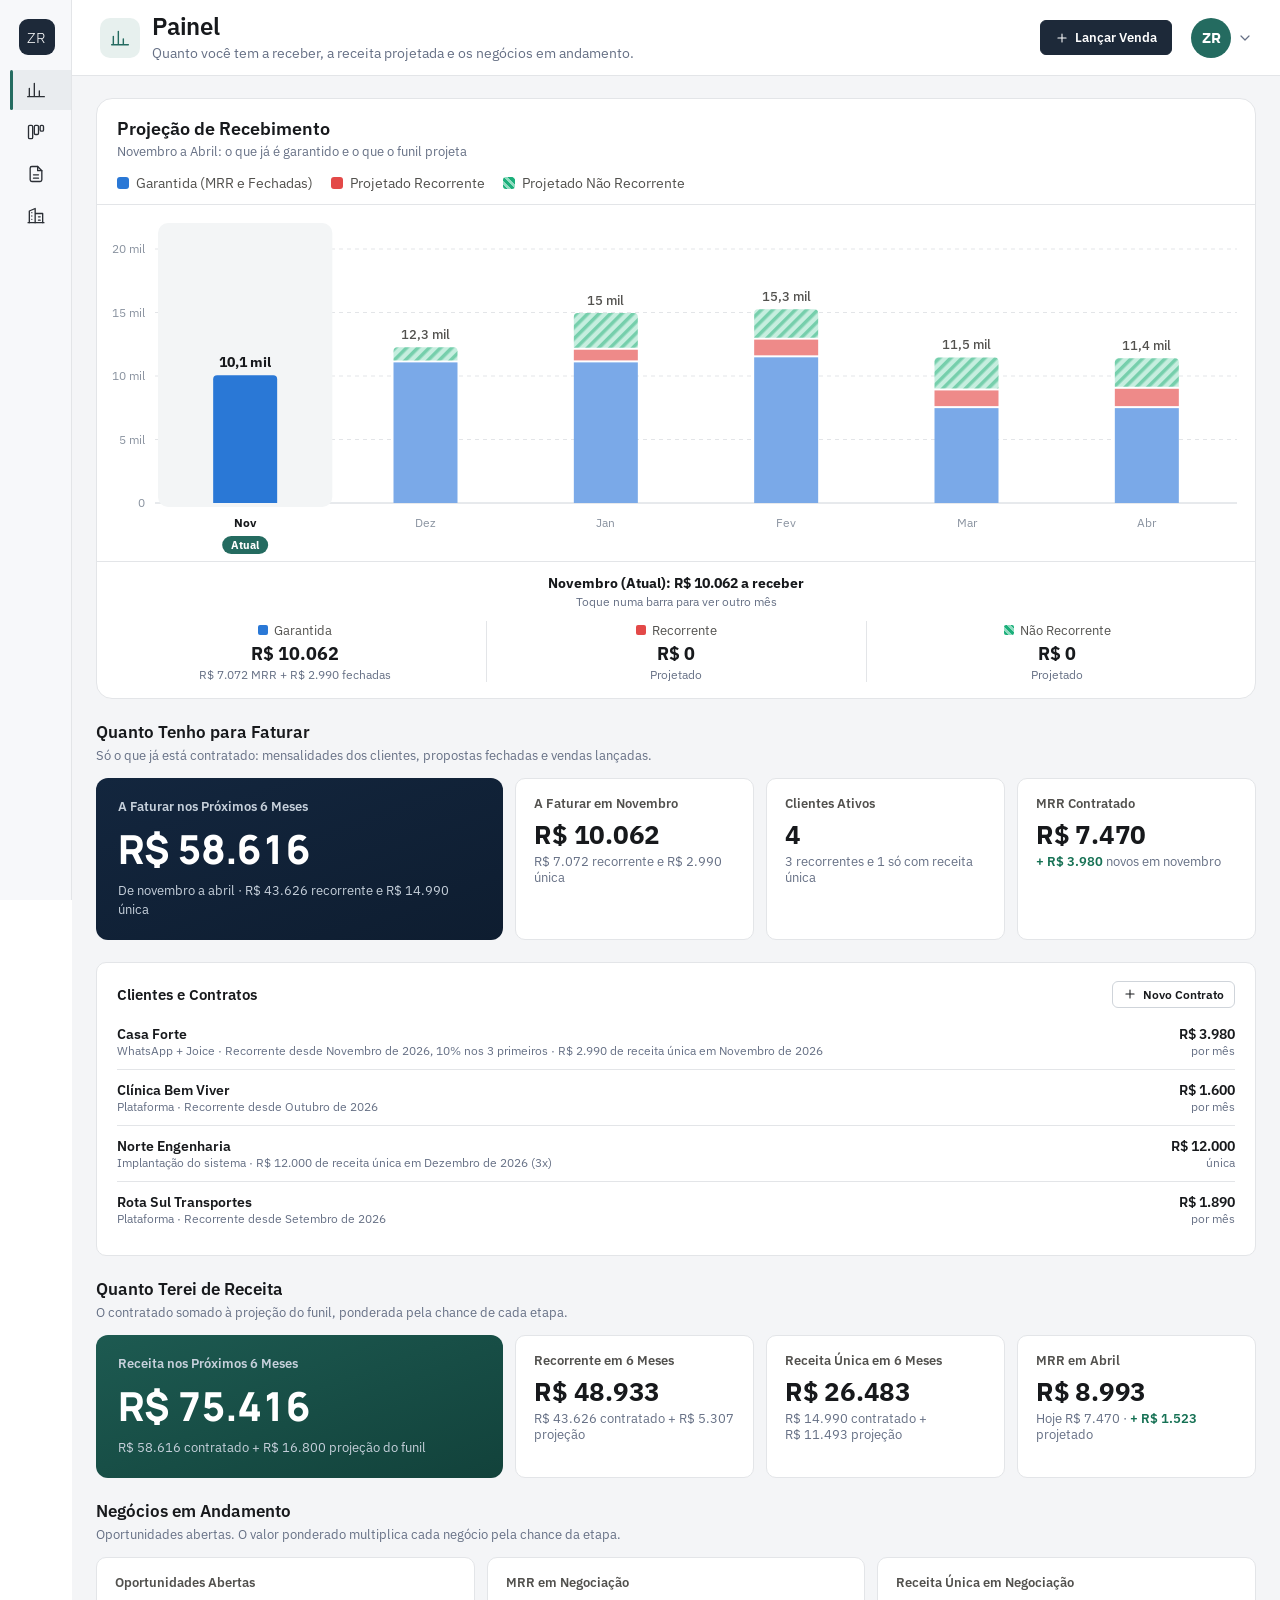
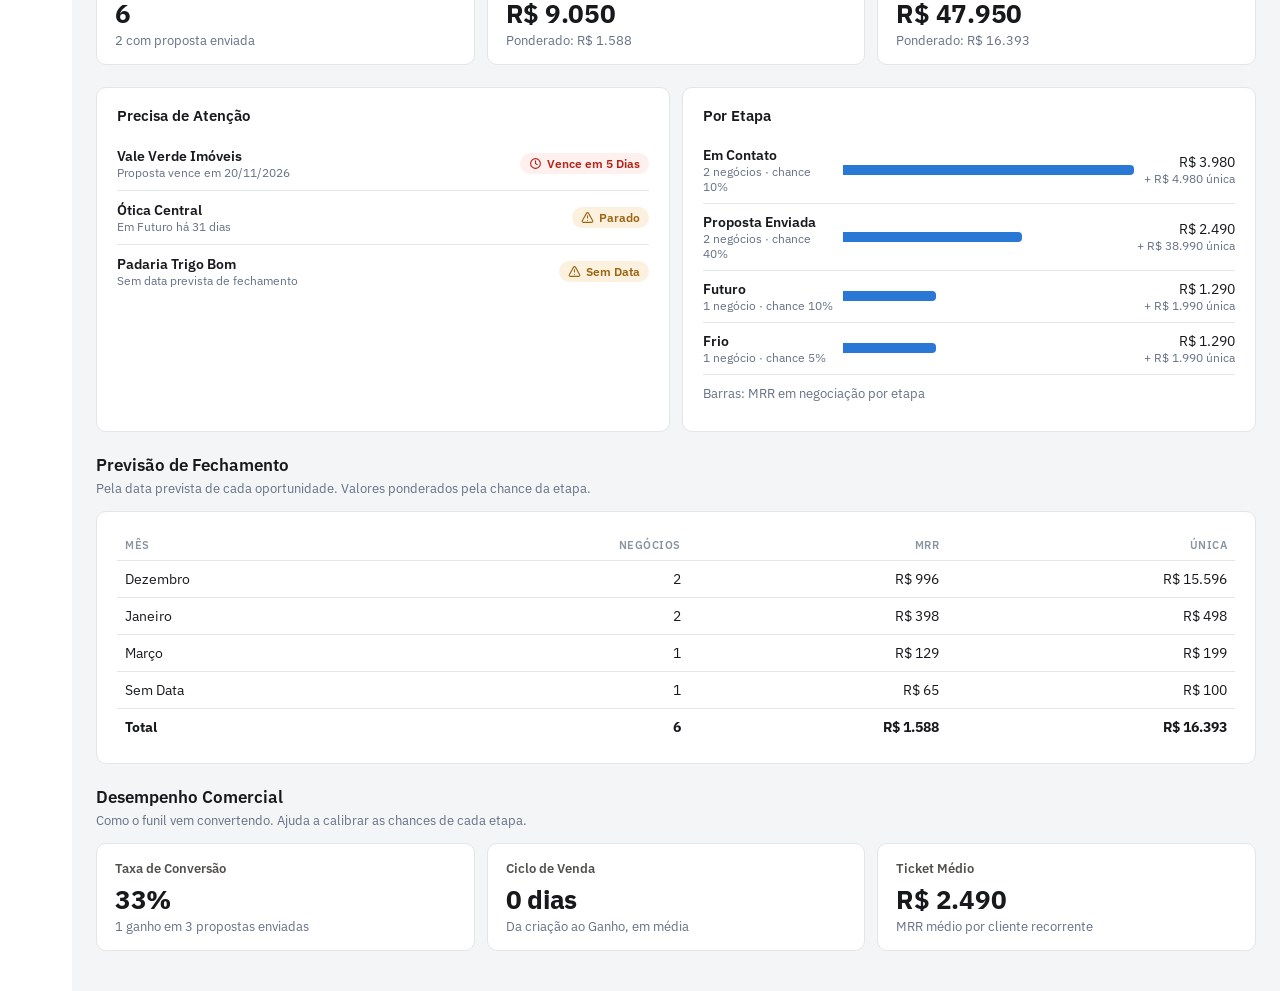
==== commit c1554cc6: "Prévia: página atualizada com a do CRM e Painel com dados fictícios (corrige a tela em branco)" ====
--- a/index.html
+++ b/index.html
@@ -33,8 +33,28 @@
         <p class="sub">Entre com seu e-mail e senha para continuar.</p>
         <label class="campo"><span>E-mail</span><input type="email" id="entrada-email" autocomplete="username" placeholder="nome@empresa.com.br" required></label>
         <label class="campo"><span>Senha</span><span class="senha"><input type="password" id="entrada-senha" autocomplete="current-password" required><button type="button" class="olho" aria-label="Mostrar Senha" title="Mostrar Senha"></button></span></label>
+        <button type="button" class="esqueci" data-entrada="esqueci">Esqueceu Sua Senha?</button>
+        <p class="recado" id="entrada-recado" role="status" hidden></p>
         <p class="entrada-erro" id="entrada-erro" role="alert"></p>
         <button type="submit" class="btn btn-primario btn-bloco" id="entrada-btn">Entrar</button>
+      </form>
+      <form class="entrada-form" id="esqueci-form" novalidate hidden>
+        <h2>Recupere Seu Acesso</h2>
+        <p class="sub">Informe seu e-mail. Enviamos um link para criar a nova senha.</p>
+        <label class="campo"><span>E-mail</span><input type="email" id="esqueci-email" autocomplete="username" placeholder="nome@empresa.com.br" required></label>
+        <p class="recado" id="esqueci-recado" role="status" hidden>Se o e-mail estiver cadastrado, o link chega em instantes. Ele vale por 30 minutos.</p>
+        <p class="entrada-erro" id="esqueci-erro" role="alert"></p>
+        <button type="submit" class="btn btn-primario btn-bloco" id="esqueci-btn">Enviar Link</button>
+        <button type="button" class="voltar" data-entrada="entrar">Voltar para a Entrada</button>
+      </form>
+      <form class="entrada-form" id="redefinir-form" novalidate hidden>
+        <h2>Crie Sua Nova Senha</h2>
+        <p class="sub">Depois de salvar, as sessões abertas são encerradas.</p>
+        <label class="campo"><span>Nova Senha</span><span class="senha"><input type="password" id="redefinir-nova" autocomplete="new-password" minlength="6" required><button type="button" class="olho" aria-label="Mostrar Senha" title="Mostrar Senha"></button></span><small>Pelo menos 6 caracteres.</small></label>
+        <label class="campo"><span>Repita a Nova Senha</span><span class="senha"><input type="password" id="redefinir-repete" autocomplete="new-password" required><button type="button" class="olho" aria-label="Mostrar Senha" title="Mostrar Senha"></button></span></label>
+        <p class="entrada-erro" id="redefinir-erro" role="alert"></p>
+        <button type="submit" class="btn btn-primario btn-bloco" id="redefinir-btn">Salvar Senha</button>
+        <button type="button" class="voltar" data-entrada="entrar">Voltar para a Entrada</button>
       </form>
     </div>
   </div>
--- a/app.css
+++ b/app.css
@@ -444,7 +444,9 @@
 .modal-cab { padding: 18px 20px 6px; }
 .modal-cab h3 { margin: 0; font-size: 18px; font-family: var(--fonte); font-weight: 600; color: var(--crm-text); }
 .modal-cab p { margin: 6px 0 0; color: var(--texto-2); font-size: 13px; }
-.modal-corpo { padding: 12px 20px; overflow-y: auto; }
+.modal-corpo { padding: 12px 20px; overflow-y: auto; flex: 1 1 auto; min-height: 0; }
+/* o formulário ocupa a janela: o corpo rola e os botões ficam sempre à vista, mesmo em janela comprida */
+.modal-form { display: flex; flex-direction: column; flex: 1 1 auto; min-height: 0; }
 .modal-acoes { display: flex; justify-content: flex-end; gap: 8px; padding: 12px 20px 18px; }
 .opcoes-radio { display: flex; gap: 8px; margin-bottom: 14px; }
 .opcoes-radio label { flex: 1; border: 1px solid var(--borda-forte); border-radius: var(--raio-p); padding: 9px 10px; cursor: pointer; font-size: 13px; display: flex; gap: 8px; align-items: flex-start; }
@@ -475,6 +477,11 @@
 .entrada-form .campo input::placeholder { color: #8a93a0; }
 .entrada-form .btn-bloco { height: 48px; margin-top: 8px; border-radius: 8px; background: #12233a; border-color: #12233a; font-size: 16.5px; }
 .entrada-form .btn-bloco:hover { background: #1b3150; }
+.entrada-form .campo:has(+ .esqueci) { margin-bottom: 8px; }
+.esqueci { display: block; width: max-content; margin: 0 0 18px auto; border: 0; background: none; padding: 4px 0; color: #17795e; font-size: 14.5px; font-weight: 500; }
+.voltar { display: block; margin: 18px auto 0; border: 0; background: none; padding: 6px 4px; color: #17795e; font-size: 14.5px; font-weight: 500; }
+.esqueci:hover, .voltar:hover { text-decoration: underline; }
+.entrada-form .recado { margin: -4px 0 18px; padding: 12px 14px; border-radius: 8px; background: var(--ok-fundo); color: var(--ok); font-size: 14px; line-height: 1.45; }
 @media (max-width: 760px) {
   .entrada { padding: 0; place-items: stretch; }
   .entrada-cartao { grid-template-columns: 1fr; grid-template-rows: auto 1fr; min-height: 100vh; border-radius: 0; box-shadow: none; background: #0e1d30; }
@@ -594,7 +601,14 @@
 /* ---------- Celular: versão completa e app instalado (15/11/2026) ----------
    Tudo aqui vale só até 767 px; o computador continua como estava. Alvo de toque com pelo menos 44 px,
    campos com letra de 16 px (o iPhone não dá zoom) e respiro para a barra de gestos do aparelho. */
-.funil-abas, .so-celular { display: none; }
+.funil-acoes, .so-celular, .seta-etapa { display: none; }
+/* cor de cada etapa (no celular: faixa à esquerda e contador) */
+.coluna[data-etapa="em_contato"] { --cor-etapa: #2a78d6; --cor-etapa-fundo: #e6effb; }
+.coluna[data-etapa="proposta_enviada"] { --cor-etapa: #6250d6; --cor-etapa-fundo: #ecebfb; }
+.coluna[data-etapa="futuro"] { --cor-etapa: #b26b00; --cor-etapa-fundo: #fbf0dc; }
+.coluna[data-etapa="frio"] { --cor-etapa: #2f6f8f; --cor-etapa-fundo: #e2eef4; }
+.coluna[data-etapa="ganho"] { --cor-etapa: #167154; --cor-etapa-fundo: #e5f4ed; }
+.coluna[data-etapa="perdido"] { --cor-etapa: #b42318; --cor-etapa-fundo: #fdf0ee; }
 @media (max-width: 767px) {
   .so-celular { display: inline-flex; }
   /* menu de baixo e cabeçalho: respeitam o recorte e a barra de gestos */
@@ -621,18 +635,20 @@
   .limpar { min-height: 44px; }
   .op-link { display: inline-block; padding: 10px 0; font-size: 14.5px; }
   .aviso-flutuante { bottom: calc(76px + env(safe-area-inset-bottom)); font-size: 14px; padding: 12px 16px; }
-  /* Funil: abas roláveis por etapa, uma etapa por vez */
-  .barra-filtros { margin-bottom: 12px; }
-  .funil-abas { display: flex; gap: 8px; overflow-x: auto; scrollbar-width: none; margin: 0 -14px 14px; padding: 0 14px 2px; scroll-padding: 0 14px; }
-  .funil-abas::-webkit-scrollbar { display: none; }
-  .funil-abas button { flex: none; display: inline-flex; align-items: center; gap: 8px; min-height: 42px; padding: 0 14px; border: 1px solid var(--crm-border); border-radius: 21px; background: var(--crm-surface); font-size: 14px; font-weight: 500; color: var(--texto-2); white-space: nowrap; }
-  .funil-abas button .qtd { min-width: 22px; padding: 0 7px; border-radius: 11px; background: var(--crm-selected); font-size: 12px; font-weight: 700; line-height: 20px; text-align: center; color: var(--crm-text); }
-  .funil-abas button[aria-selected="true"] { background: var(--marca); border-color: var(--marca); color: #fff; font-weight: 600; }
-  .funil-abas button[aria-selected="true"] .qtd { background: rgba(255, 255, 255, .18); color: #fff; }
-  .quadro { min-height: 0; padding-bottom: 0; }
-  .quadro .coluna:not(.na-aba) { display: none; }
+  /* Funil: etapas uma embaixo da outra, abertas; cada uma recolhe; Expandir Todos e Recolher Todos no topo */
+  .barra-filtros { margin-bottom: 10px; }
+  .funil-acoes { display: flex; gap: 8px; margin-bottom: 14px; }
+  .funil-acoes .btn { flex: 1; }
+  .quadro { min-height: 0; padding-bottom: 0; gap: 14px; }
   .quadro .coluna { background: transparent; }
-  .coluna-cab { display: none; }
+  .coluna-cab { min-height: 52px; padding: 0 14px; margin-bottom: 10px; background: var(--crm-surface); border: 1px solid var(--crm-border); border-left: 5px solid var(--cor-etapa); border-radius: 10px; cursor: pointer; -webkit-tap-highlight-color: transparent; }
+  .coluna-cab h4 { font-size: 15.5px; font-weight: 700; color: var(--crm-text); }
+  .coluna .coluna-cab .qtd { min-width: 26px; padding: 2px 9px; border-radius: 13px; text-align: center; font-size: 13.5px; font-weight: 700; background: var(--cor-etapa-fundo); color: var(--cor-etapa); }
+  .seta-etapa { display: block; margin-left: auto; width: 20px; height: 20px; color: var(--crm-text-muted); transition: transform .15s ease; }
+  .coluna.recolhida .seta-etapa { transform: rotate(-90deg); }
+  .coluna.recolhida .coluna-cab { margin-bottom: 0; }
+  .coluna.recolhida .coluna-cartoes { display: none; }
+  .coluna-cab:focus-visible { outline: 2px solid var(--crm-accent); outline-offset: 2px; }
   .coluna-cartoes { padding: 0; gap: 10px; }
   .card { padding: 14px; border-radius: 10px; }
   .card .nome-c { font-size: 15px; }
@@ -640,7 +656,8 @@
   .card .rodape-c { font-size: 12px; }
   .mover-mobile { margin-top: 12px; }
   .mover-mobile select { min-height: 44px; padding: 8px 10px; }
-  .vazio-coluna { background: var(--crm-surface); border: 1px dashed var(--borda-forte); border-radius: 10px; padding: 28px 12px; }
+  .vazio-coluna { background: transparent; border: 1px dashed var(--borda-forte); border-radius: 10px; padding: 12px; font-size: 13px; }
+  .coluna .vazio-coluna::before { display: none; }
   /* Propostas e Empresas: a tabela vira cartões */
   .tabela-cartao { background: transparent; border: 0; border-radius: 0; overflow: visible; }
   .tabela-cartao .tabela, .tabela-cartao .tabela tbody { display: block; }
@@ -690,3 +707,121 @@
   .modal-acoes .btn { flex: 1; min-height: 48px; font-size: 15px; }
 }
 @keyframes sobe { from { transform: translateY(40px); opacity: .6; } to { transform: none; opacity: 1; } }
+
+/* ---------- Painel de receita (Fase 1, 15/11/2026; prévia aprovada pelo Zamir) ----------
+   Cores das séries: paleta validada para daltonismo (azul, vermelho e verde listrado). Larguras das barras vêm do JS (CSSOM),
+   porque a política de segurança do CRM não aceita estilo dentro do HTML. */
+.painel { --tinta: #17191c; --tinta-2: #52514e; display: flex; flex-direction: column; gap: 22px; max-width: 1180px; }
+.painel .secao h3 { margin: 0 0 4px; font-size: 17px; font-weight: 600; }
+.painel .secao > p.dica { margin: 0 0 14px; font-size: 13px; color: var(--crm-text-muted); }
+.painel .kpis { display: grid; grid-template-columns: repeat(auto-fit, minmax(210px, 1fr)); gap: 12px; }
+.painel .kpis-3 { grid-template-columns: repeat(3, minmax(0, 1fr)); }
+.painel .kpi { background: var(--crm-surface); border: 1px solid var(--crm-border); border-radius: 10px; padding: 16px 18px; min-width: 0; }
+.painel .kpi small { display: block; font-size: 12.5px; font-weight: 600; color: var(--tinta-2); }
+.painel .kpi strong { display: block; font-size: 26px; font-weight: 700; letter-spacing: -.01em; margin: 6px 0 2px; font-variant-numeric: tabular-nums; color: var(--tinta); }
+.painel .kpi span { display: block; font-size: 12.5px; color: var(--crm-text-muted); }
+.painel .kpi span b { color: var(--crm-success); font-weight: 600; }
+.painel .cartao-p { background: var(--crm-surface); border: 1px solid var(--crm-border); border-radius: 10px; padding: 18px 20px; min-width: 0; }
+.painel .cartao-p h4 { margin: 0 0 12px; font-size: 15px; font-weight: 600; }
+.painel .cartao-cab-p { display: flex; align-items: center; justify-content: space-between; gap: 12px; margin-bottom: 6px; }
+.painel .cartao-cab-p h4 { margin: 0; }
+.painel .duas-col { display: grid; grid-template-columns: repeat(auto-fit, minmax(320px, 1fr)); gap: 12px; }
+.painel .vazio-p { font-size: 13.5px; color: var(--crm-text-muted); padding: 6px 0; }
+.destaque { display: grid; grid-template-columns: minmax(0, 1.1fr) minmax(0, 2fr); gap: 12px; }
+.destaque-num { background: linear-gradient(160deg, #13263e 0%, #0e1d30 100%); color: #fff; border-radius: 12px; padding: 20px 22px; display: flex; flex-direction: column; justify-content: center; min-width: 0; }
+.destaque-num small { font-size: 13px; font-weight: 600; color: #c6d0db; }
+.destaque-num strong { font-family: "Manrope", var(--fonte); font-size: 40px; font-weight: 800; letter-spacing: -.02em; margin: 6px 0; font-variant-numeric: tabular-nums; }
+.destaque-num span { font-size: 13px; color: #c6d0db; line-height: 1.45; }
+.destaque-2 { background: linear-gradient(160deg, #1d5a51 0%, #12423b 100%); }
+/* Projeção de Recebimento (topo) */
+.proj { background: var(--crm-surface); border: 1px solid var(--crm-border); border-radius: 16px; overflow: hidden; }
+.proj-cab { padding: 18px 20px 4px; }
+.proj-cab h3 { margin: 0; font-size: 18px; font-weight: 600; }
+.proj-cab p { margin: 3px 0 0; font-size: 13px; color: var(--crm-text-muted); }
+.legenda { display: flex; flex-wrap: wrap; gap: 6px 18px; font-size: 13px; color: #52514e; }
+.legenda span { display: inline-flex; align-items: center; gap: 7px; }
+.sw { width: 12px; height: 12px; border-radius: 3px; display: inline-block; flex: none; }
+.sw1 { background: #2a78d6; }
+.sw2 { background: #e34948; }
+.sw3 { background: repeating-linear-gradient(45deg, #1baf7a 0 3px, #8fdcc0 3px 6px); }
+.proj-leg { padding: 10px 20px 12px; margin: 0; border-bottom: 1px solid var(--crm-border); font-size: 14px; }
+.grafico { position: relative; }
+.grafico svg { display: block; overflow: visible; }
+.proj .grafico { padding: 14px 12px 4px 6px; }
+.grafico .eixo { font-size: 11.5px; fill: #8a93a0; font-family: var(--fonte); }
+.grafico .eixo.sel { fill: #17191c; font-weight: 700; }
+.grafico .rot-total { font-size: 13px; fill: #52514e; font-weight: 500; font-family: var(--fonte); }
+.grafico .rot-total.sel { fill: #17191c; font-weight: 700; font-size: 14px; }
+.grafico .selo-atual { font-size: 11px; font-weight: 700; fill: #fff; font-family: var(--fonte); }
+.grafico .alvo { cursor: pointer; }
+.proj-mes-cab { border-top: 1px solid var(--crm-border); padding: 12px 20px 0; text-align: center; font-size: 14px; color: #52514e; }
+.proj-mes-cab b { color: #17191c; }
+.proj-mes-cab small { display: block; font-size: 12px; color: var(--crm-text-muted); margin-top: 2px; }
+.proj-totais { display: grid; grid-template-columns: repeat(3, 1fr); text-align: center; padding: 12px 8px 16px; }
+.proj-totais > div { min-width: 0; padding: 0 4px; }
+.proj-totais > div + div { border-left: 1px solid var(--crm-border); }
+.proj-totais small { display: inline-flex; align-items: center; gap: 6px; font-size: 13px; color: #52514e; }
+.proj-totais small .sw { width: 10px; height: 10px; border-radius: 2px; }
+.proj-totais strong { display: block; font-size: 18px; font-weight: 700; margin-top: 3px; font-variant-numeric: tabular-nums; }
+.proj-totais .det { display: block; font-size: 11.5px; color: var(--crm-text-muted); margin-top: 2px; }
+/* listas do Painel */
+.etapa-linha { display: grid; grid-template-columns: 130px 1fr auto; align-items: center; gap: 10px; padding: 9px 0; border-bottom: 1px solid var(--crm-border); font-size: 13.5px; }
+.etapa-linha .barra { height: 10px; border-radius: 0 4px 4px 0; background: #2a78d6; min-width: 4px; width: 4px; }
+.etapa-linha .val { text-align: right; font-variant-numeric: tabular-nums; white-space: nowrap; }
+.etapa-linha .val small, .etapa-linha .rot small { display: block; font-size: 11.5px; color: var(--crm-text-muted); }
+.etapa-linha .rot b { font-weight: 600; }
+.painel .mini { margin-top: 10px; font-size: 12.5px; color: var(--crm-text-muted); }
+.atencao { list-style: none; margin: 0; padding: 0; }
+.atencao li { display: flex; align-items: center; gap: 10px; padding: 10px 0; border-bottom: 1px solid var(--crm-border); font-size: 13.5px; cursor: pointer; }
+.atencao li:last-child { border-bottom: 0; }
+.atencao li:hover strong { text-decoration: underline; }
+.atencao .txt { flex: 1; min-width: 0; }
+.atencao .txt strong { display: block; font-weight: 600; }
+.atencao .txt small { display: block; color: var(--crm-text-muted); font-size: 12px; }
+.selo { display: inline-flex; align-items: center; gap: 5px; font-size: 11.5px; font-weight: 600; padding: 3px 9px; border-radius: 20px; white-space: nowrap; }
+.selo .icone { width: 13px; height: 13px; stroke-width: 2; }
+.selo-alerta { background: var(--alerta-fundo); color: var(--alerta); }
+.selo-perigo { background: var(--perigo-fundo); color: var(--perigo); }
+.tab { width: 100%; border-collapse: collapse; font-size: 13.5px; }
+.tab th { text-align: right; font-size: 11px; text-transform: uppercase; letter-spacing: .5px; color: var(--texto-3); font-weight: 600; padding: 8px; border-bottom: 1px solid var(--crm-border); white-space: nowrap; }
+.tab th:first-child, .tab td:first-child { text-align: left; }
+.tab td { text-align: right; padding: 9px 8px; border-bottom: 1px solid var(--crm-border); font-variant-numeric: tabular-nums; white-space: nowrap; }
+.tab tr:last-child td { border-bottom: 0; }
+.tab .total td { font-weight: 700; }
+.contratos-lista { display: flex; flex-direction: column; }
+.contrato-item { display: flex; align-items: center; gap: 12px; padding: 11px 0; border-bottom: 1px solid var(--crm-border); cursor: pointer; font-size: 13.5px; }
+.contrato-item:last-child { border-bottom: 0; }
+.contrato-item:hover strong { text-decoration: underline; }
+.contrato-item .txt { flex: 1; min-width: 0; }
+.contrato-item .txt strong { display: block; font-weight: 600; }
+.contrato-item .txt small { display: block; font-size: 12px; color: var(--crm-text-muted); }
+.contrato-item .val { text-align: right; font-weight: 600; font-variant-numeric: tabular-nums; white-space: nowrap; }
+.contrato-item .val small { display: block; font-weight: 400; font-size: 11.5px; color: var(--crm-text-muted); }
+/* formulários de valores, contrato e venda */
+.tres { display: grid; grid-template-columns: 1fr 1fr 1fr; gap: 10px; }
+.campo-total input { font-weight: 700; background: var(--superficie-2); }
+.escolha-tipo { display: flex; gap: 8px; margin-bottom: 14px; }
+.escolha-tipo label { flex: 1; display: flex; align-items: center; gap: 8px; border: 1px solid var(--borda-forte); border-radius: var(--raio-p); padding: 10px 12px; font-size: 14px; cursor: pointer; }
+.escolha-tipo label:has(input:checked) { border-color: var(--crm-accent); background: #f1f8f5; font-weight: 600; }
+.btn-texto-perigo { border: 0; background: none; color: var(--perigo); font-weight: 600; font-size: 13.5px; padding: 8px 0; }
+.op-valores .op-linha .val { font-variant-numeric: tabular-nums; }
+.op-card-btns .btn-p { flex: 1 1 auto; }
+@media (max-width: 767px) {
+  .painel .kpis { grid-template-columns: 1fr 1fr; gap: 10px; }
+  .painel .kpis-3 .kpi:first-child { grid-column: 1 / -1; }
+  .painel .kpi { padding: 13px 14px; }
+  .painel .kpi strong { font-size: 21px; }
+  .painel .duas-col { grid-template-columns: 1fr; }
+  .painel .cartao-p { padding: 16px; }
+  .destaque { grid-template-columns: 1fr; }
+  .destaque-num strong { font-size: 32px; }
+  .proj-cab, .proj-leg { padding-left: 16px; padding-right: 16px; }
+  .proj-totais strong { font-size: 16px; }
+  .proj-totais small { font-size: 12px; }
+  .grafico .rot-total { font-size: 11.5px; }
+  .grafico .rot-total.sel { font-size: 12.5px; }
+  .etapa-linha { grid-template-columns: 104px 1fr auto; }
+  .tab { font-size: 13px; }
+  .tab th, .tab td { padding: 8px 5px; }
+  .tres { grid-template-columns: 1fr 1fr; }
+}
